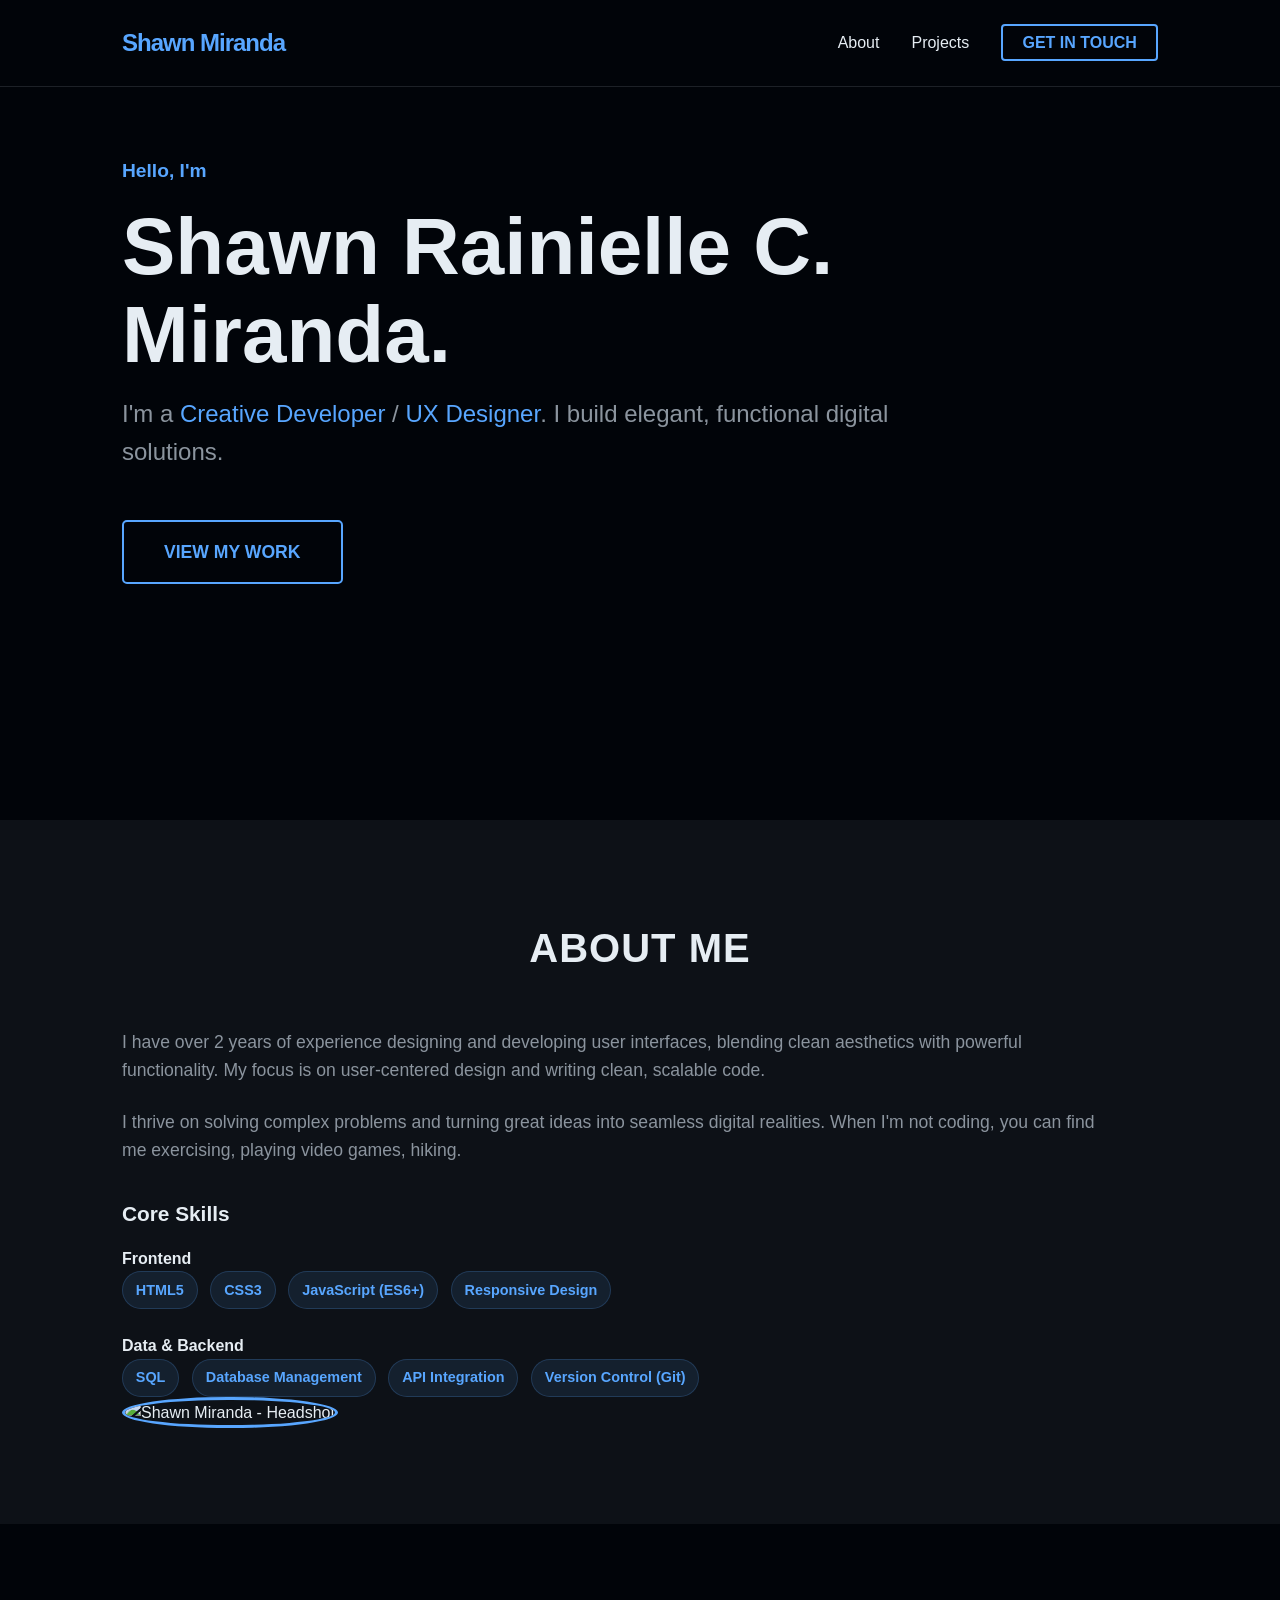
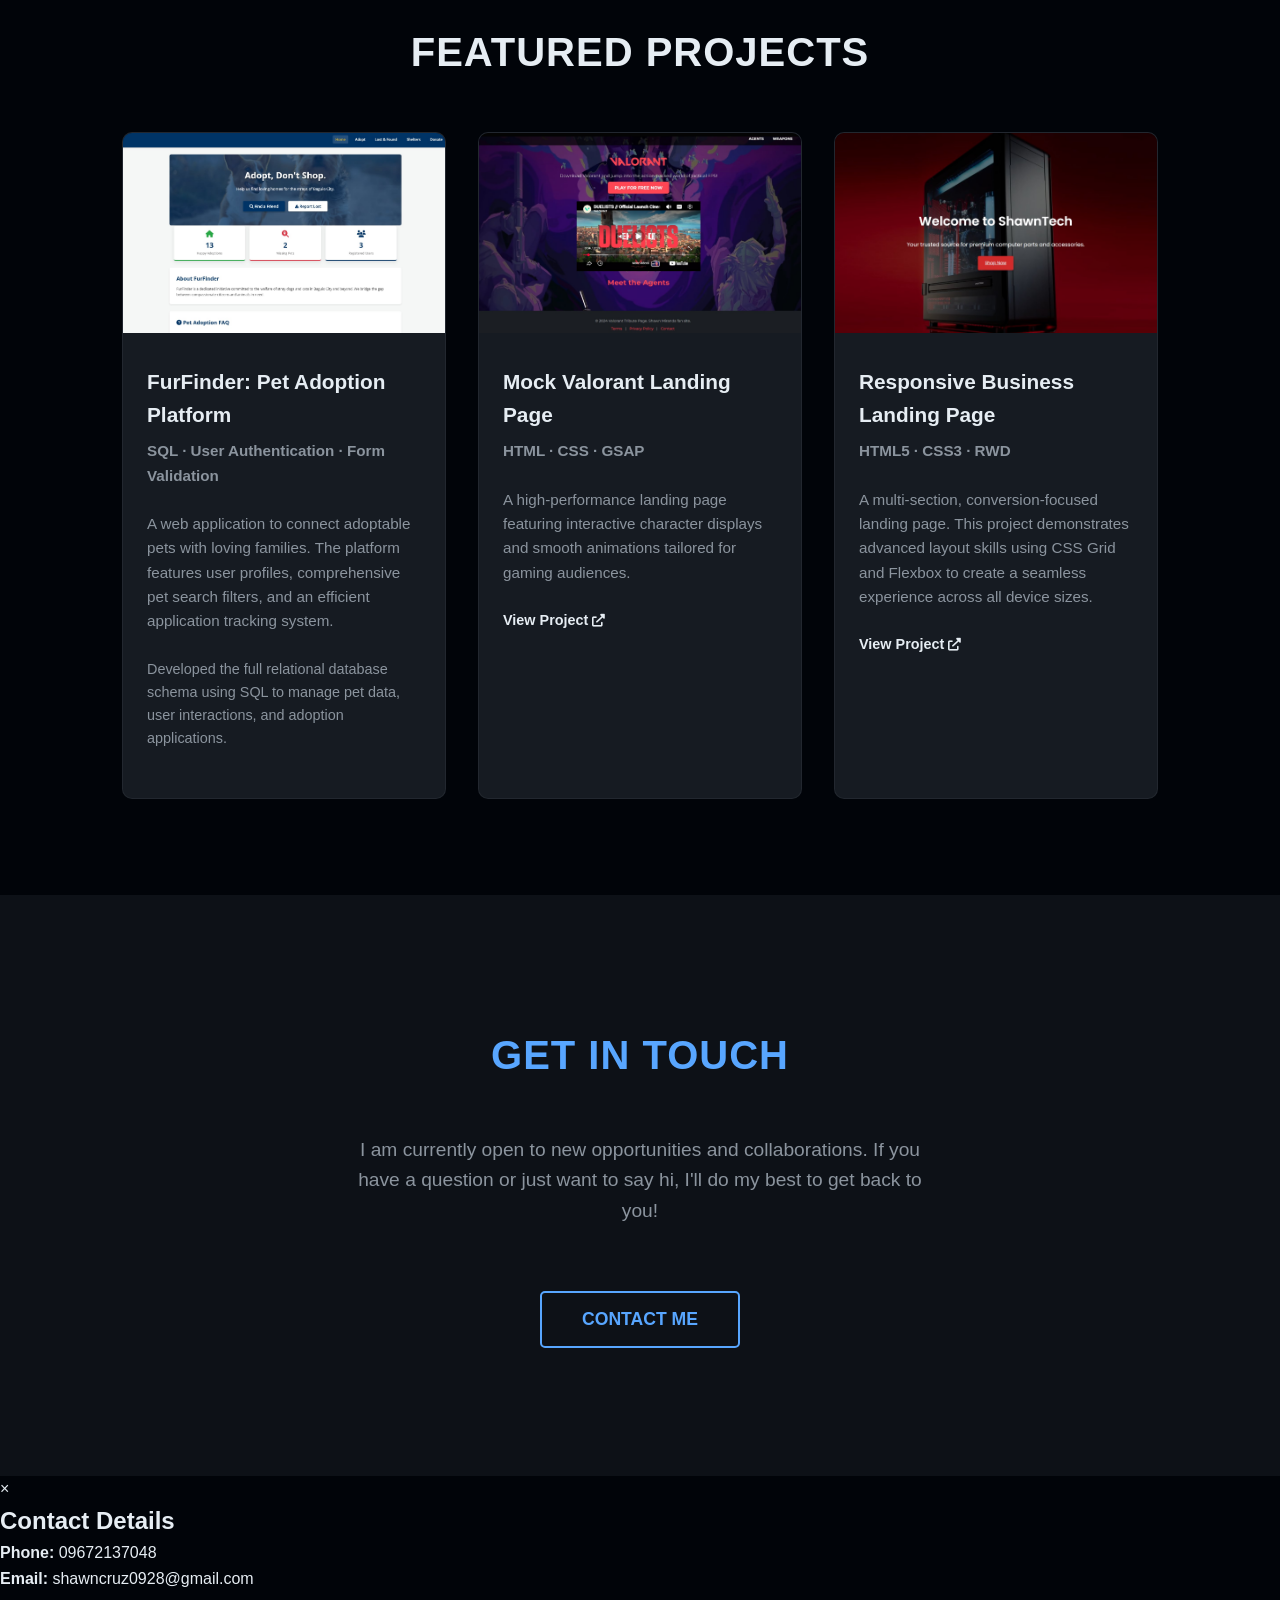
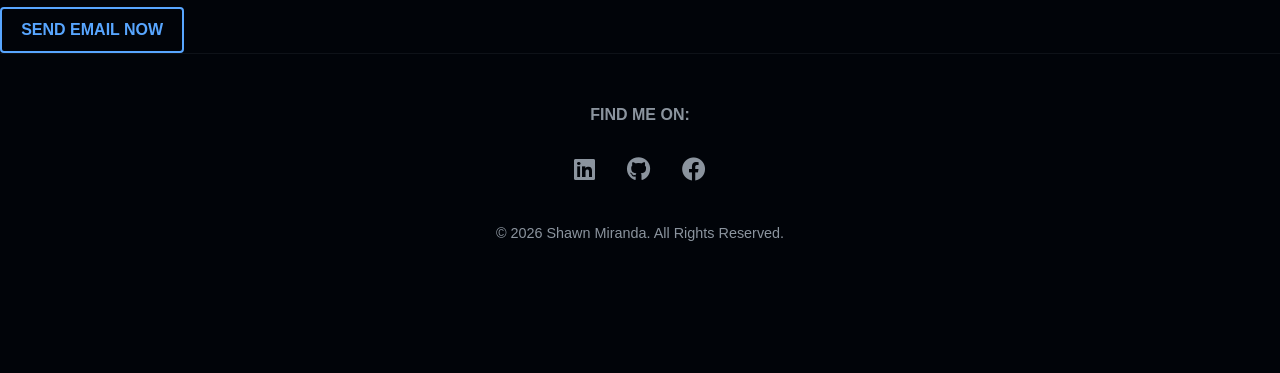
==== index.html @ aea3b5a4 "Initial Commit" ====
<!DOCTYPE html>
<html lang="en">
<head>
    <meta charset="UTF-8">
    <meta name="viewport" content="width=device-width, initial-scale=1.0">
    <title>Shawn Rainielle C. Miranda | Professional Portfolio</title>
    
    <link rel="stylesheet" href="style.css">
    
    <link rel="stylesheet" href="https://cdnjs.cloudflare.com/ajax/libs/font-awesome/6.0.0-beta3/css/all.min.css">
</head>
<body>

    <div class="video-background">
    <iframe 
        src="https://www.youtube.com/embed/7Qj6Kz7YkJk?autoplay=1&mute=1&controls=0&loop=1&playlist=7Qj6Kz7YkJk&showinfo=0&rel=0&modestbranding=1" 
        frameborder="0" 
        allow="autoplay; encrypted-media" 
        allowfullscreen>
    </iframe>
</div>
    <header class="main-header">
        <div class="container">
            <a href="#" class="logo">Shawn Miranda</a>
            <nav class="main-nav">
                <ul>
                    <li><a href="#about">About</a></li>
                    <li><a href="#projects">Projects</a></li>
                    <li><a href="#contact" class="btn-cta-small">Get in Touch</a></li>
                </ul>
            </nav>
            <div class="menu-toggle" id="mobile-menu">
                <span class="bar"></span>
                <span class="bar"></span>
                <span class="bar"></span>
            </div>
        </div>
    </header>

<section id="hero" class="hero-section">
    <div class="video-background">
        <iframe 
            src="https://www.youtube.com/embed/7Qj6Kz7YkJk?autoplay=1&mute=1&controls=0&loop=1&playlist=7Qj6Kz7YkJk&showinfo=0&rel=0&modestbranding=1" 
            frameborder="0" 
            allow="autoplay; encrypted-media" 
            allowfullscreen>
        </iframe>
    </div>

    <div class="container hero-content">
        <p class="hero-intro">Hello, I'm</p>
        <h1 class="hero-title">Shawn Rainielle C. Miranda.</h1>
        <p class="hero-subtitle">I'm a <span class="highlight">Creative Developer</span> / <span class="highlight">UX Designer</span>. I build elegant, functional digital solutions.</p>
        <a href="#projects" class="btn-cta">View My Work</a>
    </div>
</section>

    <section id="about" class="about-section">
        <div class="container">
            <h2 class="section-title">About Me</h2>
            <div class="about-grid">
                <div class="about-text">
                    <p>I have over 2 years of experience designing and developing user interfaces, blending clean aesthetics with powerful functionality. My focus is on user-centered design and writing clean, scalable code.</p>
                    <p>I thrive on solving complex problems and turning great ideas into seamless digital realities. When I'm not coding, you can find me exercising, playing video games, hiking.</p>
                    
                    <div class="skills-container">
                        <h3>Core Skills</h3>
                        
                        <div class="skill-category">
                            <h4>Frontend</h4>
                            <div class="skills-list">
                                <span class="skill-tag">HTML5</span>
                                <span class="skill-tag">CSS3</span>
                                <span class="skill-tag">JavaScript (ES6+)</span>
                                <span class="skill-tag">Responsive Design</span>
                            </div>
                        </div>

                        <div class="skill-category" style="margin-top: 1.5rem;">
                            <h4>Data & Backend</h4>
                            <div class="skills-list">
                                <span class="skill-tag">SQL</span>
                                <span class="skill-tag">Database Management</span>
                                <span class="skill-tag">API Integration</span>
                                <span class="skill-tag">Version Control (Git)</span>
                            </div>
                        </div>
                    </div>
                <div class="about-image">
                    <img src="shawn.jpg" alt="Shawn Miranda - Headshot" class="profile-pic">
                </div>
            </div>
        </div>
    </section>

    <section id="projects" class="projects-section">
        <div class="container">
            <h2 class="section-title">Featured Projects</h2>
            
            <div class="project-grid">
                
                <div class="project-card">
                    <div class="project-image">
                        <img src="Furfinder.jpg" alt="FurFinder Pet Adoption App">
                    </div>
                    <div class="project-details">
                        <h3>FurFinder: Pet Adoption Platform</h3>
                        <p class="project-tags">SQL · User Authentication · Form Validation</p>
                        
                        <p>A web application to connect adoptable pets with loving families. The platform features user profiles, comprehensive pet search filters, and an efficient application tracking system.</p>
                        
                        <p style="font-size: 0.9rem; color: #8b949e;">Developed the full relational database schema using SQL to manage pet data, user interactions, and adoption applications.</p>
                        
                        <div class="project-links">

                        </div>
                    </div>
                </div>


            <div class="project-card">
                <div class="project-image"><img src="ValorantLP.jpg" alt="Valorant Project"></div>
                <div class="project-details">
                    <h3>Mock Valorant Landing Page</h3>
                    <p class="project-tags">HTML · CSS · GSAP</p>
                    <p>A high-performance landing page featuring interactive character displays and smooth animations tailored for gaming audiences.</p>
                    <div class="project-links">
                        <a href="https://valorant-lp.vercel.app" target="_blank" class="project-link">View Project <i class="fas fa-external-link-alt"></i></a>
                    </div>
                </div>
            </div>

            <div class="project-card">
                            <div class="project-image"><img src="ShawnTech.jpg" alt="Responsive Business Landing Page Thumbnail"></div>
                            <div class="project-details">
                                <h3>Responsive Business Landing Page</h3>
                                <p class="project-tags">HTML5 · CSS3 · RWD</p>
                                <p>A multi-section, conversion-focused landing page. This project demonstrates advanced layout skills using CSS Grid and Flexbox to create a seamless experience across all device sizes.</p>
                                <div class="project-links">
                                    <a href="https://responsivebusinesslandingpage.vercel.app" target="_blank" class="project-link">View Project <i class="fas fa-external-link-alt"></i></a>
                             </div>
                        </div>
                  </div>
            </div>
        </div>
    </section>

<section id="contact" class="contact-section">
    <div class="container">
        <h2 class="section-title">Get In Touch</h2>
        <p>I am currently open to new opportunities and collaborations. If you have a question or just want to say hi, I'll do my best to get back to you!</p>
        
        <button id="contactBtn" class="btn-cta">Contact Me</button>
    </div>
</section>

<div id="contactModal" class="modal">
    <div class="modal-content">
        <span class="close-btn">&times;</span>
        <h2>Contact Details</h2>
        <div class="contact-info">
            <p><strong>Phone:</strong> 09672137048</p>
            <p><strong>Email:</strong> <a href="mailto:shawncruz0928@gmail.com" class="direct-email">shawncruz0928@gmail.com</a></p>
        </div>
        <a href="mailto:shawncruz0928@gmail.com" class="btn-cta-small" style="display:inline-block; margin-top:1rem;">Send Email Now</a>
    </div>
</div>

    <footer class="main-footer">
        <div class="container">
            <h3 style="margin-bottom: 1.5rem; color: var(--text-muted); font-size: 1rem; text-transform: uppercase;">Find me on:</h3>
            <div class="social-links">
                <a href="https://www.linkedin.com/in/shawn-miranda-75b915407/" target="_blank" title="LinkedIn">
                    <i class="fab fa-linkedin"></i>
                </a>
                
                <a href="https://github.com/gumiho28" target="_blank" title="GitHub">
                    <i class="fab fa-github"></i>
                </a>
                

                <a href="https://www.facebook.com/shwncrz/" target="_blank" title="Facebook">
                    <i class="fab fa-facebook"></i>
                </a>
            </div>
            <p style="margin-top: 2rem;">&copy; 2026 Shawn Miranda. All Rights Reserved.</p>
        </div>
    </footer>

    <script src="script.js"></script>
</body>
</html>
---- style.css ----
:root {
    --primary-color: #0d1117; 
    --secondary-color: #58a6ff; 
    --accent-color: #8b949e; 
    --text-main: #e6edf3; 
    --text-muted: #8b949e; 
    --bg-main: #010409; 
    --bg-card: #161b22; 
    --transition-fast: all 0.2s ease-out;
    --transition-normal: all 0.3s ease-out;
    --font-main: 'Segoe UI', Tahoma, Geneva, Verdana, sans-serif;
}

* {
    margin: 0;
    padding: 0;
    box-sizing: border-box;
}

html {
    scroll-behavior: smooth;
    font-size: 16px; 
}

body {
    font-family: var(--font-main);
    background-color: var(--bg-main);
    color: var(--text-main);
    line-height: 1.6;
}

.hero-section {
    height: 100vh;
    display: flex;
    justify-content: center;
    align-items: center;
    position: relative; 
    overflow: hidden;   
    margin-top: -80px; 
}

.video-background {
    position: absolute; 
    top: 0;
    left: 0;
    width: 100%;
    height: 100%;
    z-index: 1; 
    pointer-events: none;
    background-color: #010409;
}

.video-background iframe {
    position: absolute;
    top: 50%;
    left: 50%;
    width: 100vw;
    height: 100vh;
    transform: translate(-50%, -50%);
    object-fit: cover;
}

.hero-content {
    position: relative;
    z-index: 10; 
}


.video-background {
    position: fixed;
    top: 0;
    left: 0;
    width: 100%;
    height: 100%;
    z-index: -2;
    pointer-events: none;
    overflow: hidden;
    background: #010409;
}


@media (min-aspect-ratio: 16/9) {
    .video-background iframe {
        height: 56.25vw;
    }
}

@media (max-aspect-ratio: 16/9) {
    .video-background iframe {
        width: 177.78vh;
    }
}

.container {
    max-width: 1100px;
    margin: 0 auto;
    padding: 0 2rem;
}

ul {
    list-style: none;
}

a {
    text-decoration: none;
    color: inherit;
    transition: var(--transition-fast);
}

.highlight {
    color: var(--secondary-color);
}

.section-title {
    font-size: 2.5rem;
    font-weight: 700;
    margin-bottom: 3rem;
    text-align: center;
    text-transform: uppercase;
    letter-spacing: 1px;
}

.btn-cta, .btn-cta-small {
    background-color: transparent;
    border: 2px solid var(--secondary-color);
    color: var(--secondary-color);
    font-weight: bold;
    text-transform: uppercase;
    transition: var(--transition-normal);
}

.btn-cta {
    display: inline-block;
    padding: 1rem 2.5rem;
    font-size: 1.1rem;
    border-radius: 5px;
    margin-top: 1rem;
}

.btn-cta:hover, .btn-cta-small:hover {
    background-color: var(--secondary-color);
    color: var(--bg-main);
}

.btn-cta-small {
    padding: 0.5rem 1.2rem;
    border-radius: 4px;
}

.main-header {
    background-color: var(--bg-main);
    padding: 1.5rem 0;
    position: fixed;
    width: 100%;
    top: 0;
    z-index: 1000;
    border-bottom: 1px solid rgba(139, 148, 158, 0.2);
}

.main-header .container {
    display: flex;
    justify-content: space-between;
    align-items: center;
}

.logo {
    font-size: 1.5rem;
    font-weight: 700;
    color: var(--secondary-color);
    letter-spacing: -1px;
}

.main-nav ul {
    display: flex;
    gap: 2rem;
    align-items: center;
}

.main-nav a:not(.btn-cta-small):hover {
    color: var(--secondary-color);
}

.menu-toggle {
    display: none; 
}

.hero-section {
    height: 100vh;
    display: flex;
    justify-content: center;
    align-items: center;
    text-align: left;
    margin-top: -80px;
    background-color: #010409;
    position: relative;
    overflow: hidden;
}

.hero-intro {
    color: var(--secondary-color);
    font-size: 1.2rem;
    font-weight: bold;
}

.hero-title {
    font-size: 5rem;
    font-weight: 800;
    color: var(--text-main);
    line-height: 1.1;
    margin: 1rem 0;
}

.hero-subtitle {
    font-size: 1.5rem;
    color: var(--text-muted);
    max-width: 800px;
    margin-bottom: 2rem;
}

.about-section {
    padding: 6rem 0;
    background-color: var(--primary-color);
}

.about-grid {
    display: grid;
    grid-template-columns: 1fr auto;
    gap: 3rem;
    align-items: start;
}

.about-text p {
    margin-bottom: 1.5rem;
    color: var(--text-muted);
    font-size: 1.1rem;
}

.profile-pic {
    width: 250px;
    height: 250px;
    border-radius: 50%;
    object-fit: cover;
    border: 3px solid var(--secondary-color);
}

.skills-container {
    margin-top: 2rem;
}

.skills-container h3 {
    font-size: 1.3rem;
    color: var(--text-main);
    margin-bottom: 1rem;
}

.skills-list {
    display: flex;
    flex-wrap: wrap;
    gap: 0.8rem;
}

.skill-tag {
    background-color: rgba(88, 166, 255, 0.1); 
    border: 1px solid rgba(88, 166, 255, 0.2);
    color: var(--secondary-color);
    padding: 0.4rem 0.8rem;
    font-size: 0.9rem;
    font-weight: bold;
    border-radius: 20px;
}

.projects-section {
    padding: 6rem 0;
}

.project-grid {
    display: grid;
    grid-template-columns: repeat(auto-fit, minmax(320px, 1fr));
    gap: 2rem;
}

.project-card {
    background-color: var(--bg-card);
    border-radius: 10px;
    overflow: hidden;
    transition: var(--transition-normal);
    border: 1px solid rgba(139, 148, 158, 0.1);
}

.project-card:hover {
    transform: translateY(-5px);
    box-shadow: 0 10px 20px rgba(0,0,0,0.3);
}

.project-image img {
    width: 100%;
    height: 200px;
    object-fit: cover;
}

.project-details {
    padding: 1.5rem;
}

.project-details h3 {
    font-size: 1.3rem;
    color: var(--text-main);
    margin-bottom: 0.5rem;
}

.project-tags {
    font-size: 0.85rem;
    color: var(--secondary-color);
    font-weight: bold;
    margin-bottom: 1rem;
}

.project-details p {
    color: var(--text-muted);
    font-size: 0.95rem;
    margin-bottom: 1.5rem;
}

.project-links {
    display: flex;
    gap: 1.5rem;
}

.project-link {
    font-weight: bold;
    font-size: 0.9rem;
    color: var(--text-main);
}

.project-link i {
    font-size: 0.8rem;
}

.project-link:hover {
    color: var(--secondary-color);
}

.contact-section {
    padding: 8rem 0;
    text-align: center;
    background-color: var(--primary-color);
}

.contact-section h2 {
    color: var(--secondary-color);
}

.contact-section p {
    color: var(--text-muted);
    font-size: 1.2rem;
    max-width: 600px;
    margin: 0 auto 3rem auto;
}

/* --- Footer --- */
.main-footer {
    padding: 3rem 0;
    text-align: center;
    border-top: 1px solid rgba(139, 148, 158, 0.1);
}

.social-links {
    font-size: 1.5rem;
    display: flex;
    justify-content: center;
    gap: 2rem;
    margin-bottom: 1.5rem;
    color: var(--text-muted);
}

.social-links a:hover {
    color: var(--text-main);
}

.main-footer p {
    font-size: 0.9rem;
    color: var(--text-muted);
}

@media screen and (max-width: 768px) {
    html {
        font-size: 14px; 
    }
    
    .section-title {
        font-size: 2rem;
        margin-bottom: 2rem;
    }

    .skill-category h4 {
        font-size: 1rem;
        color: var(--text-muted);
        margin-bottom: 0.5rem;
        text-transform: uppercase;
        letter-spacing: 0.5px;
    }

    .main-nav {
        display: none;
    }
    
    .menu-toggle {
        display: block; 
        cursor: pointer;
    }
    
    .menu-toggle .bar {
        display: block;
        width: 25px;
        height: 3px;
        margin: 5px auto;
        border-radius: 5px;
        background-color: var(--secondary-color);
        transition: var(--transition-normal);
    }
    
    .main-nav.active {
        display: block;
        position: absolute;
        top: 80px;
        left: 0;
        width: 100%;
        background-color: var(--bg-main);
        padding: 2rem 0;
        border-bottom: 1px solid rgba(139, 148, 158, 0.1);
        text-align: center;
    }
    
    .main-nav.active ul {
        flex-direction: column;
        gap: 1.5rem;
    }

    .hero-title {
        font-size: 3rem;
    }
    
    .hero-subtitle {
        font-size: 1.2rem;
    }

    .about-grid {
        grid-template-columns: 1fr;
        text-align: center;
    }
    
    .about-image {
        order: -1; 
        margin-bottom: 2rem;
    }
    
    .profile-pic {
        width: 180px;
        height: 180px;
    }
    
    .skills-list {
        justify-content: center;
    }
    
    .project-grid {
        grid-template-columns: 1fr;
    }

.modal {
    display: none; 
    position: fixed; 
    z-index: 9999; 
    left: 0;
    top: 0;
    width: 100%; 
    height: 100%; 
    background-color: rgba(0, 0, 0, 0.9); 
    backdrop-filter: blur(8px);
    

    align-items: center;
    justify-content: center;
}

.modal-content {
    background-color: #161b22;
    padding: 3rem;
    border: 1px solid var(--secondary-color);
    border-radius: 15px;
    width: 90%;
    max-width: 450px;
    text-align: center;
    position: relative; 
    box-shadow: 0 0 20px rgba(88, 166, 255, 0.2);
}

.close-btn {
    position: absolute;
    right: 20px;
    top: 15px;
    color: var(--text-muted);
    font-size: 30px;
    cursor: pointer;
}

.close-btn:hover {
    color: var(--secondary-color);
}

.contact-info p {
    margin: 1.5rem 0;
    font-size: 1.2rem;
}

.direct-email {
    color: var(--secondary-color);
    text-decoration: underline;
}
}
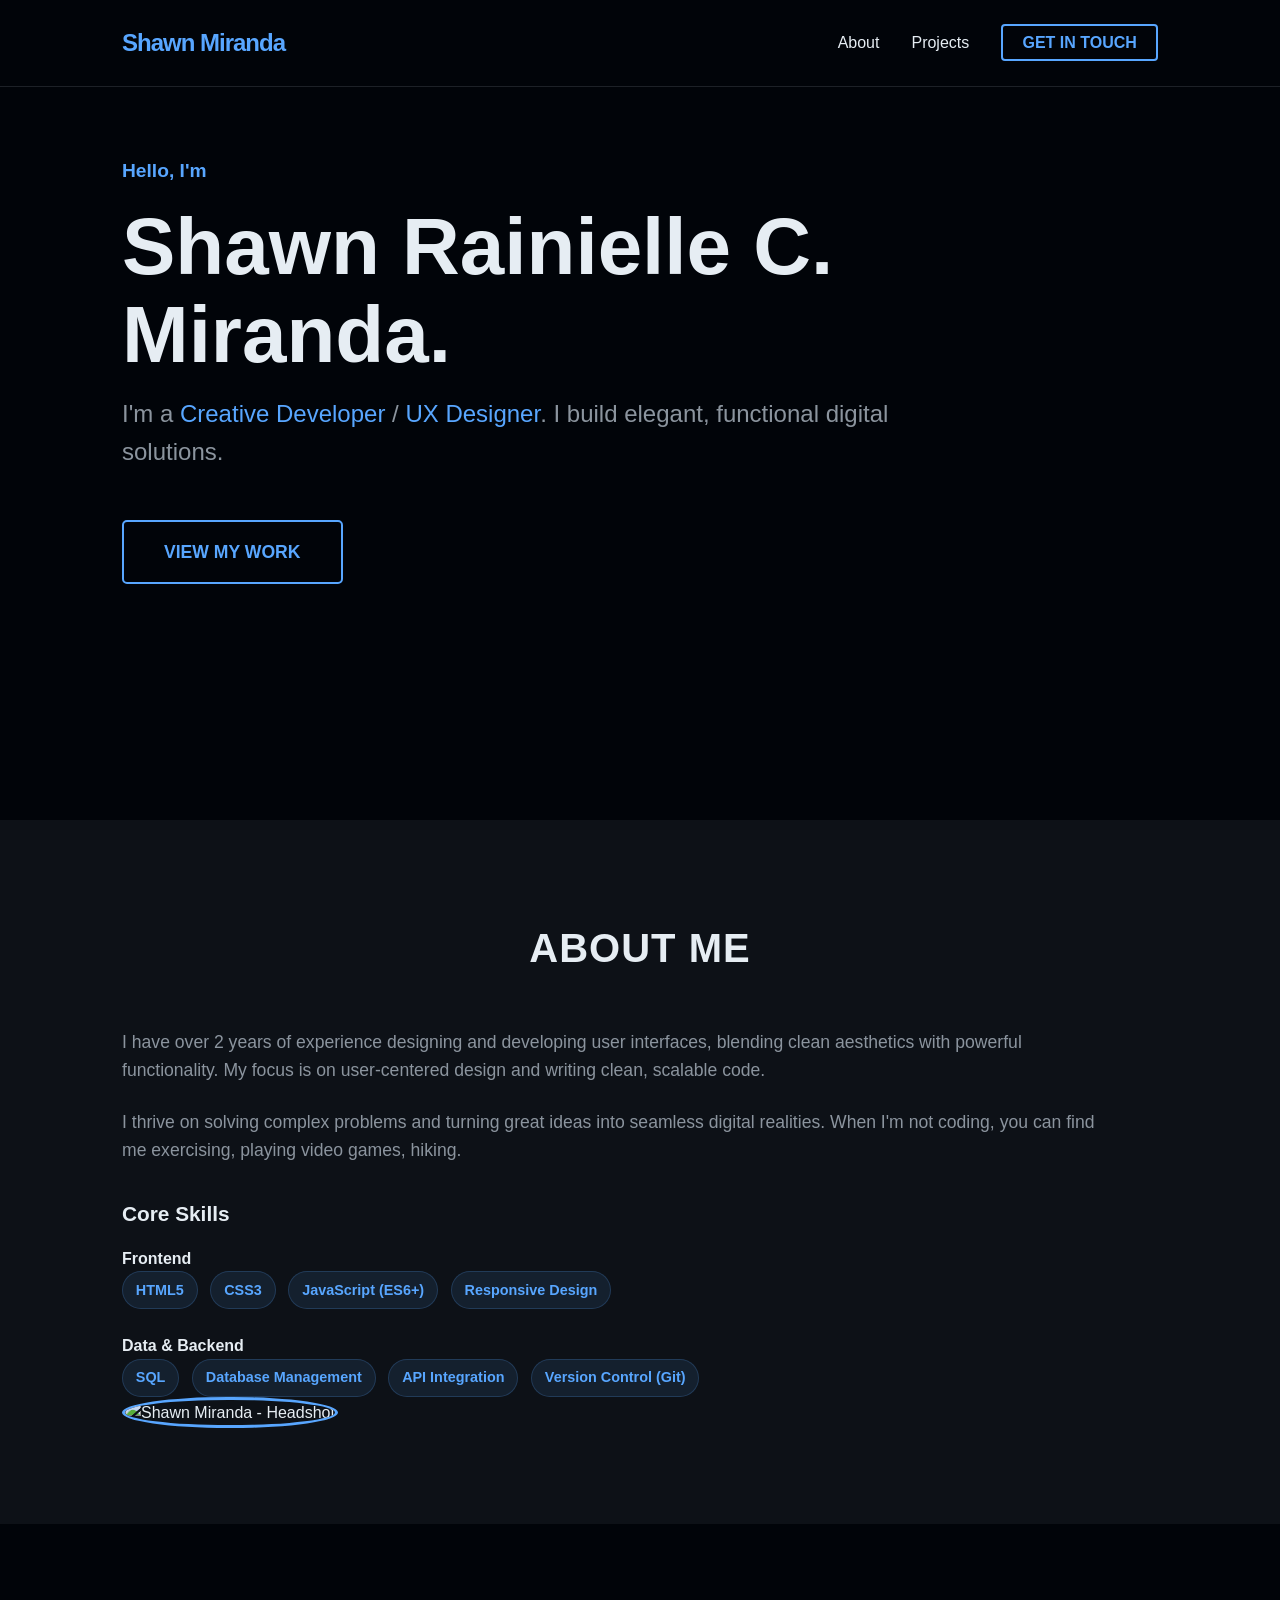
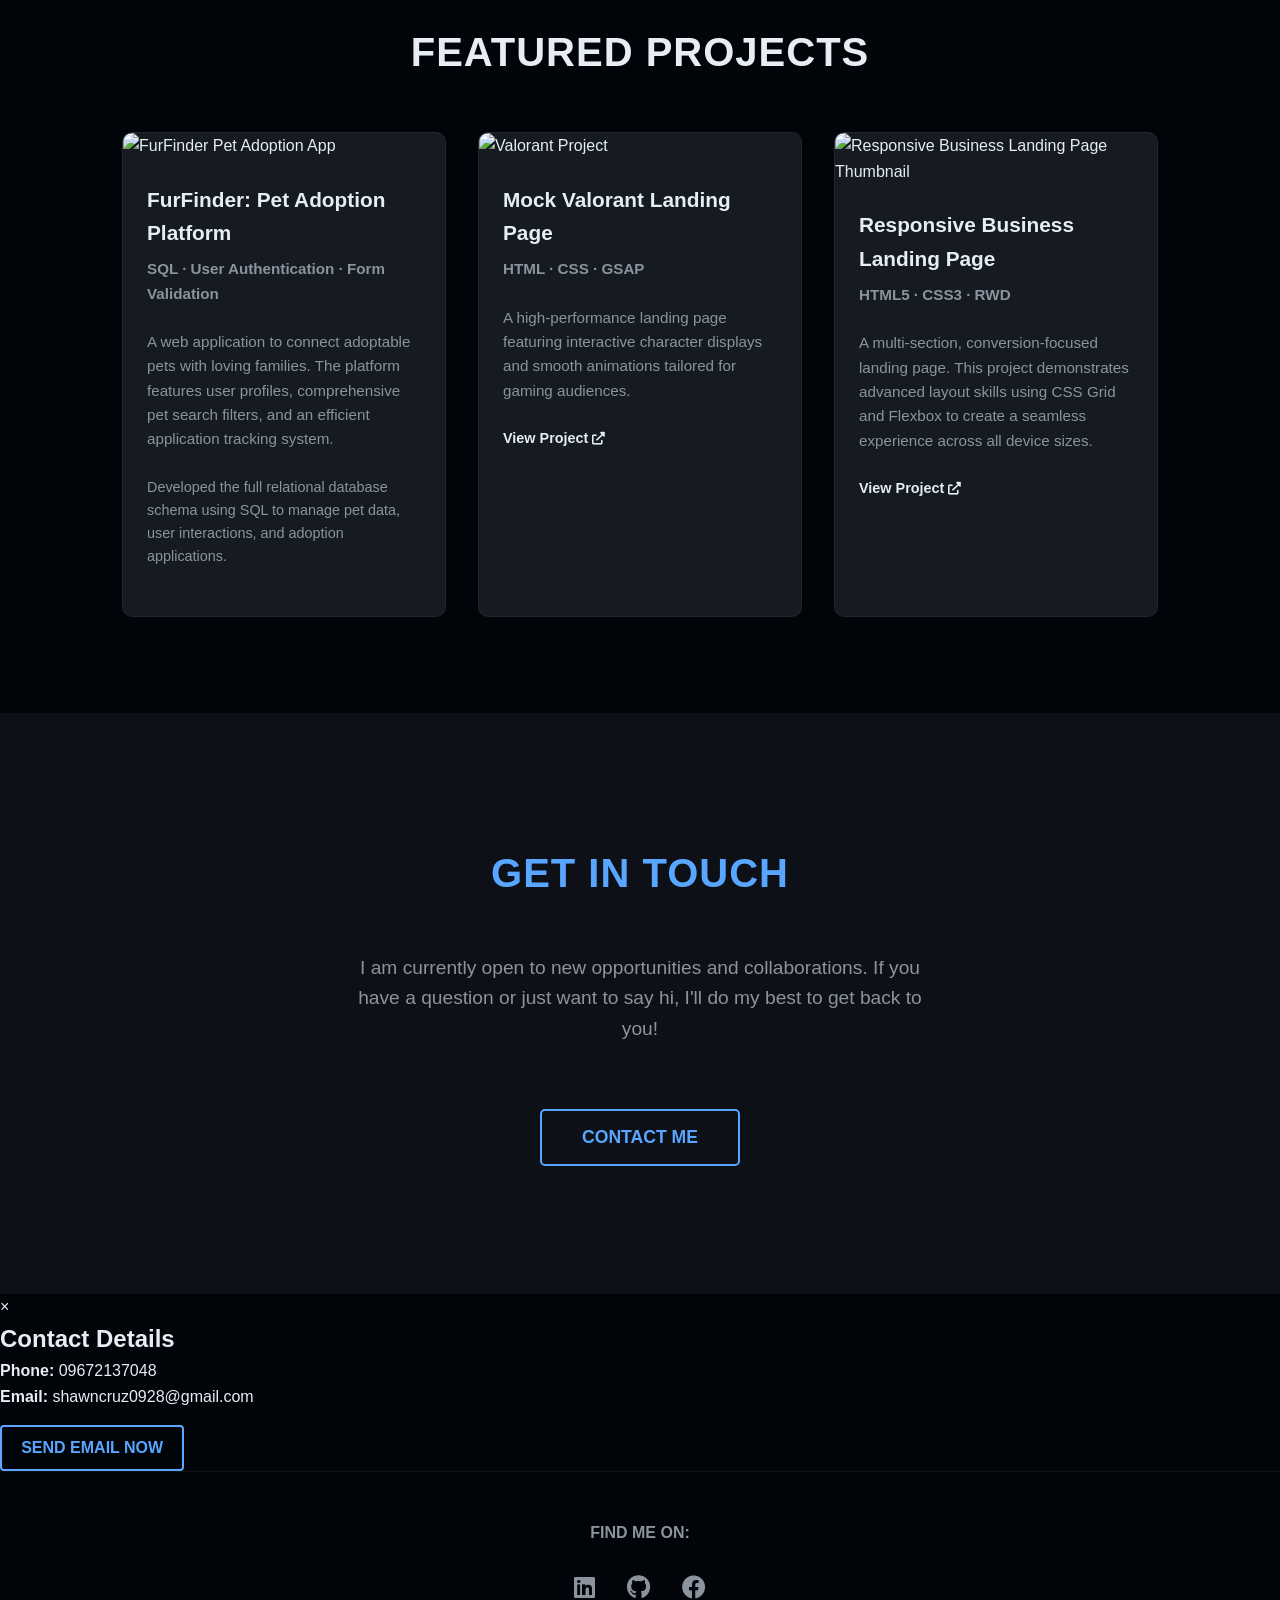
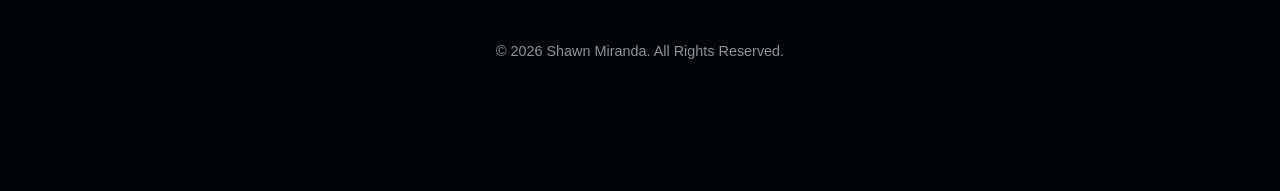
==== commit 9206b3cd: "Second commit" ====
--- a/index.html
+++ b/index.html
@@ -87,7 +87,7 @@
                         </div>
                     </div>
                 <div class="about-image">
-                    <img src="shawn.jpg" alt="Shawn Miranda - Headshot" class="profile-pic">
+                    <img src="images/shawn.jpg" alt="Shawn Miranda - Headshot" class="profile-pic">
                 </div>
             </div>
         </div>
@@ -101,7 +101,7 @@
                 
                 <div class="project-card">
                     <div class="project-image">
-                        <img src="Furfinder.jpg" alt="FurFinder Pet Adoption App">
+                        <img src="images/Furfinder.jpg" alt="FurFinder Pet Adoption App">
                     </div>
                     <div class="project-details">
                         <h3>FurFinder: Pet Adoption Platform</h3>
@@ -119,7 +119,7 @@
 
 
             <div class="project-card">
-                <div class="project-image"><img src="ValorantLP.jpg" alt="Valorant Project"></div>
+                <div class="project-image"><img src="images/ValorantLP.jpg" alt="Valorant Project"></div>
                 <div class="project-details">
                     <h3>Mock Valorant Landing Page</h3>
                     <p class="project-tags">HTML · CSS · GSAP</p>
@@ -131,7 +131,7 @@
             </div>
 
             <div class="project-card">
-                            <div class="project-image"><img src="ShawnTech.jpg" alt="Responsive Business Landing Page Thumbnail"></div>
+                            <div class="project-image"><img src="images/ShawnTech.jpg" alt="Responsive Business Landing Page Thumbnail"></div>
                             <div class="project-details">
                                 <h3>Responsive Business Landing Page</h3>
                                 <p class="project-tags">HTML5 · CSS3 · RWD</p>
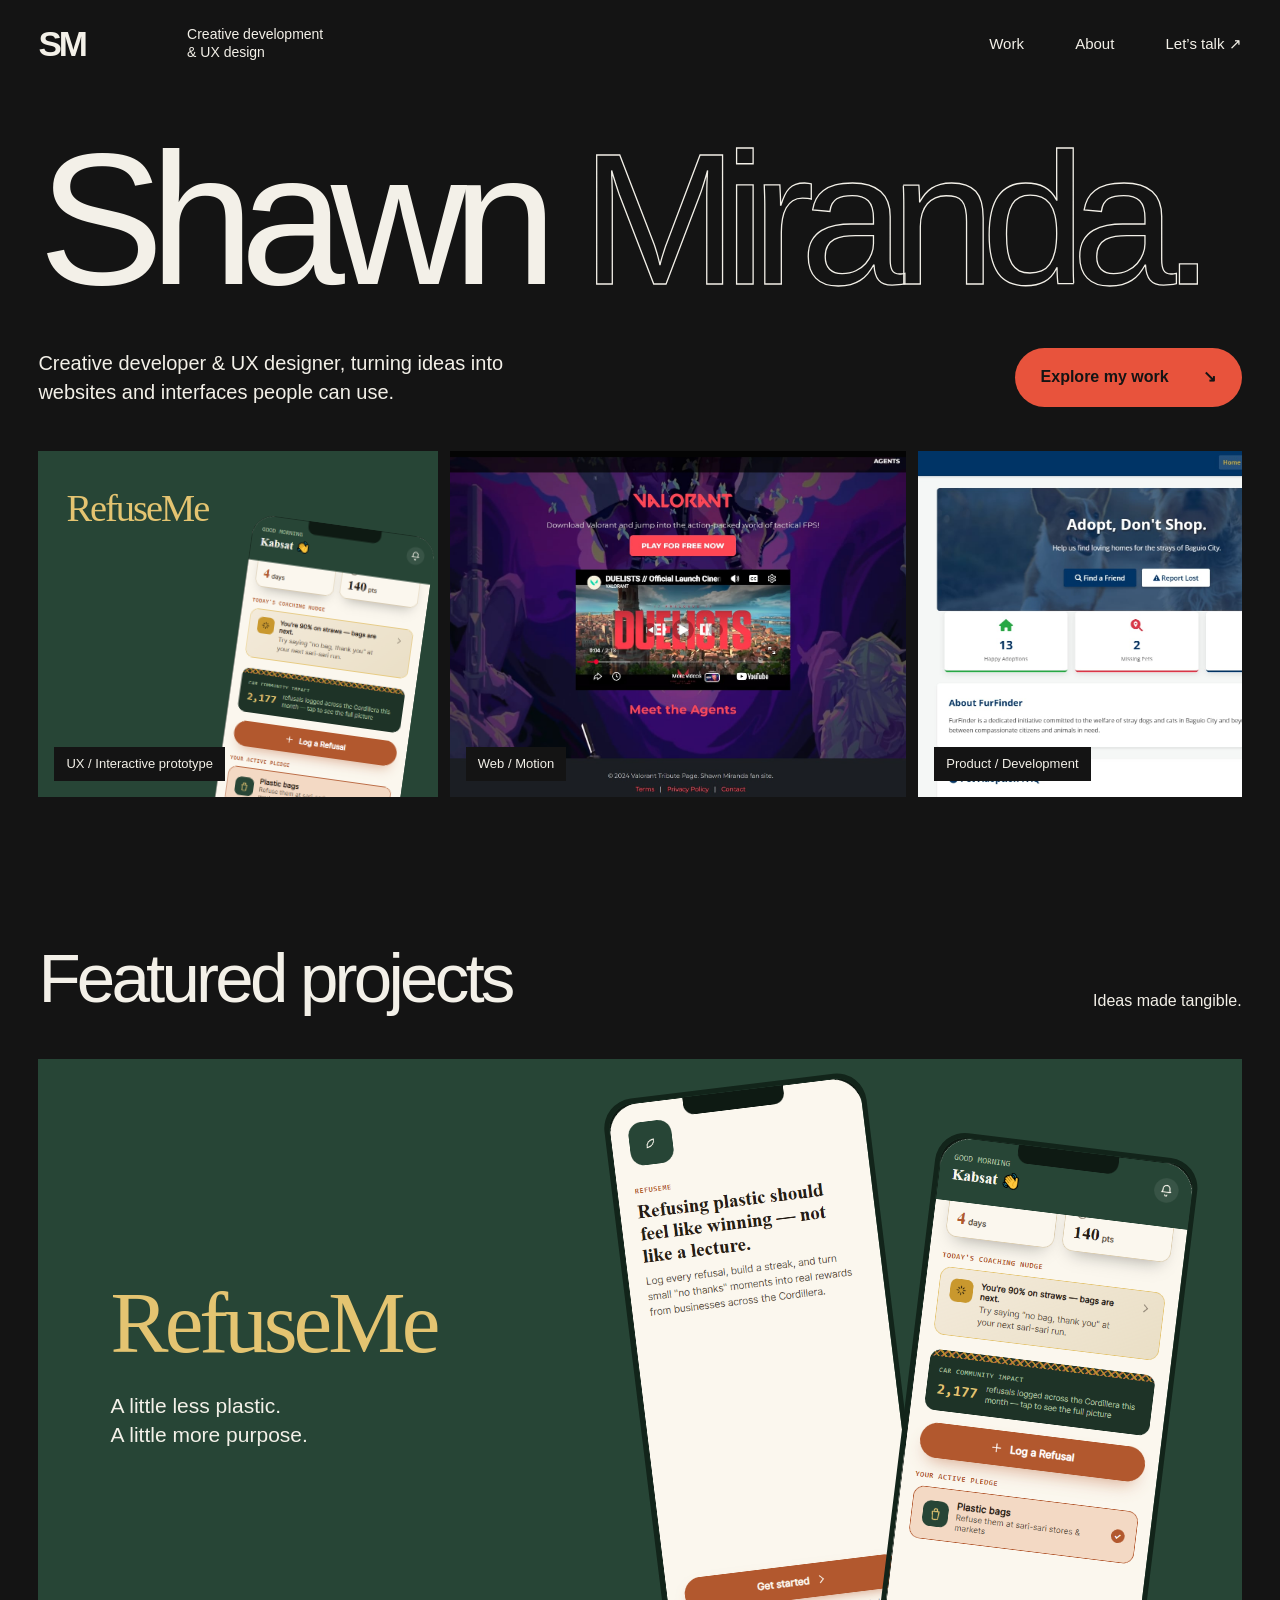
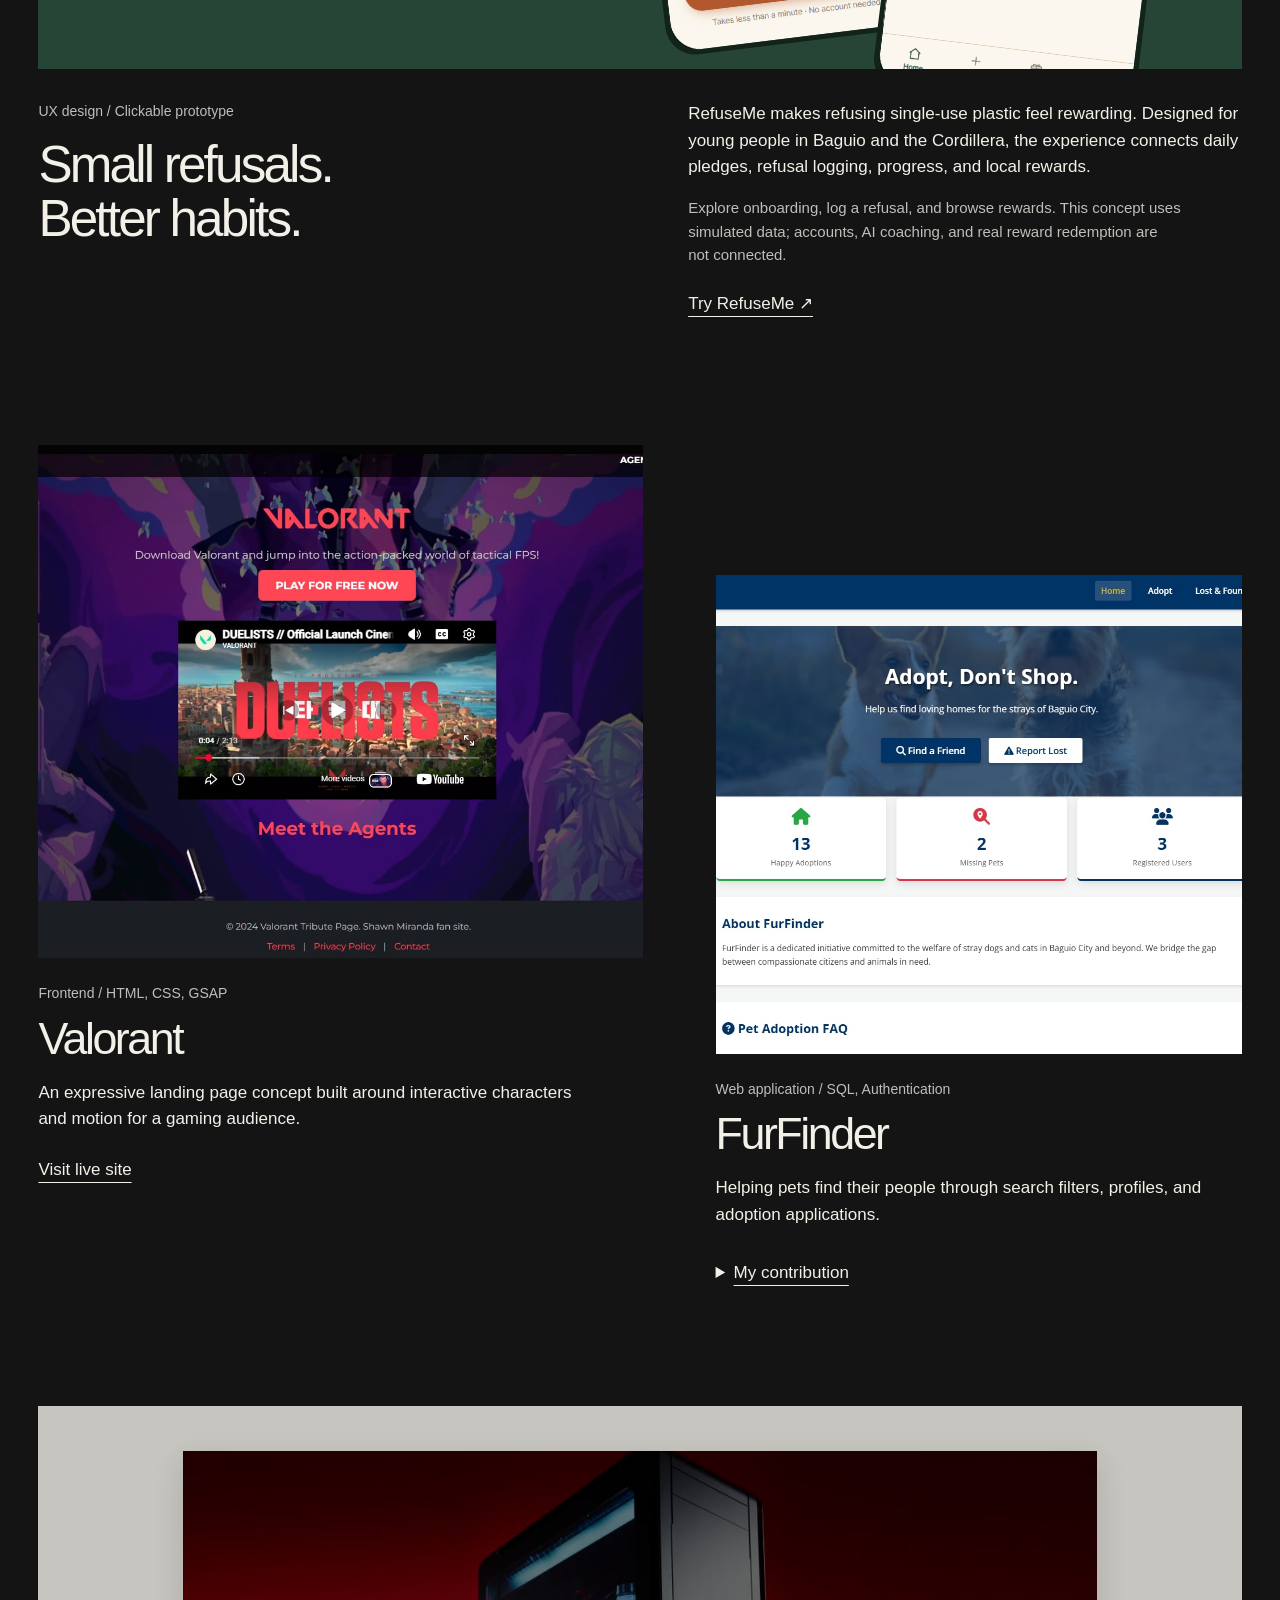
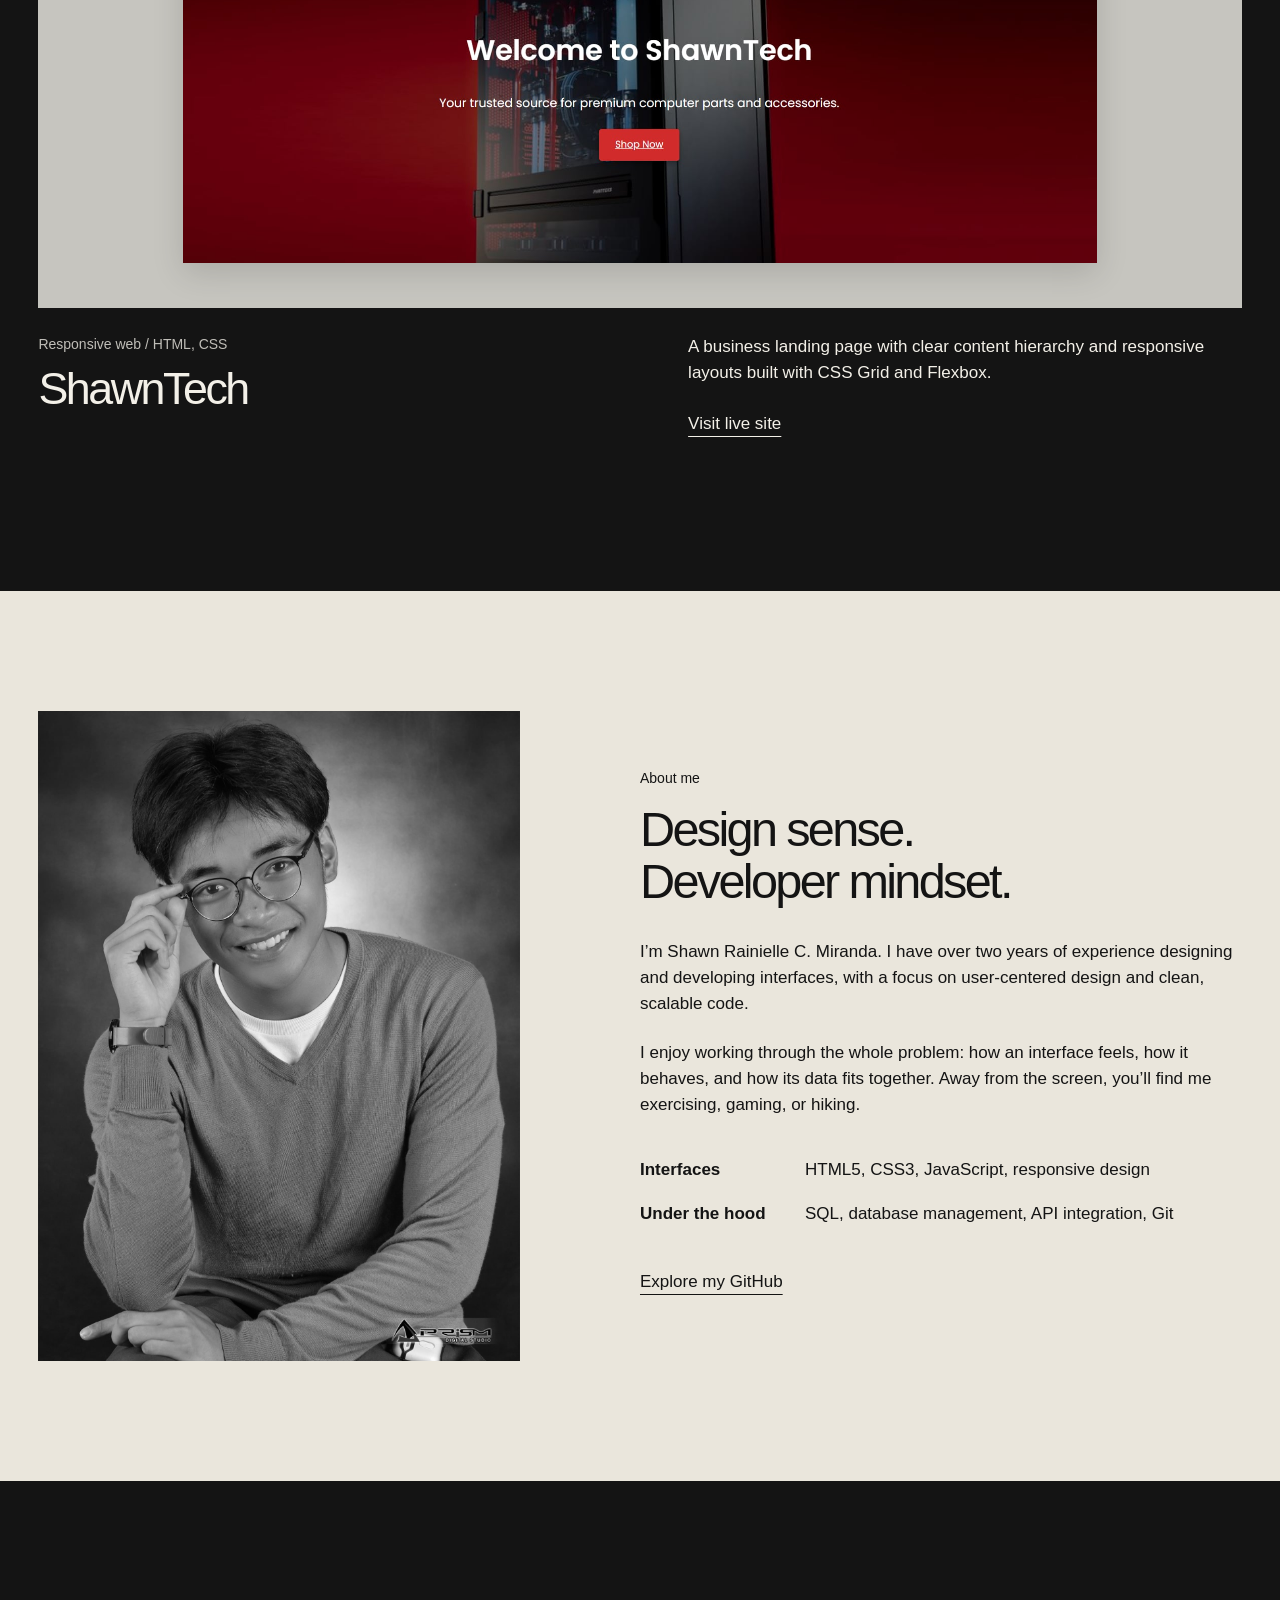
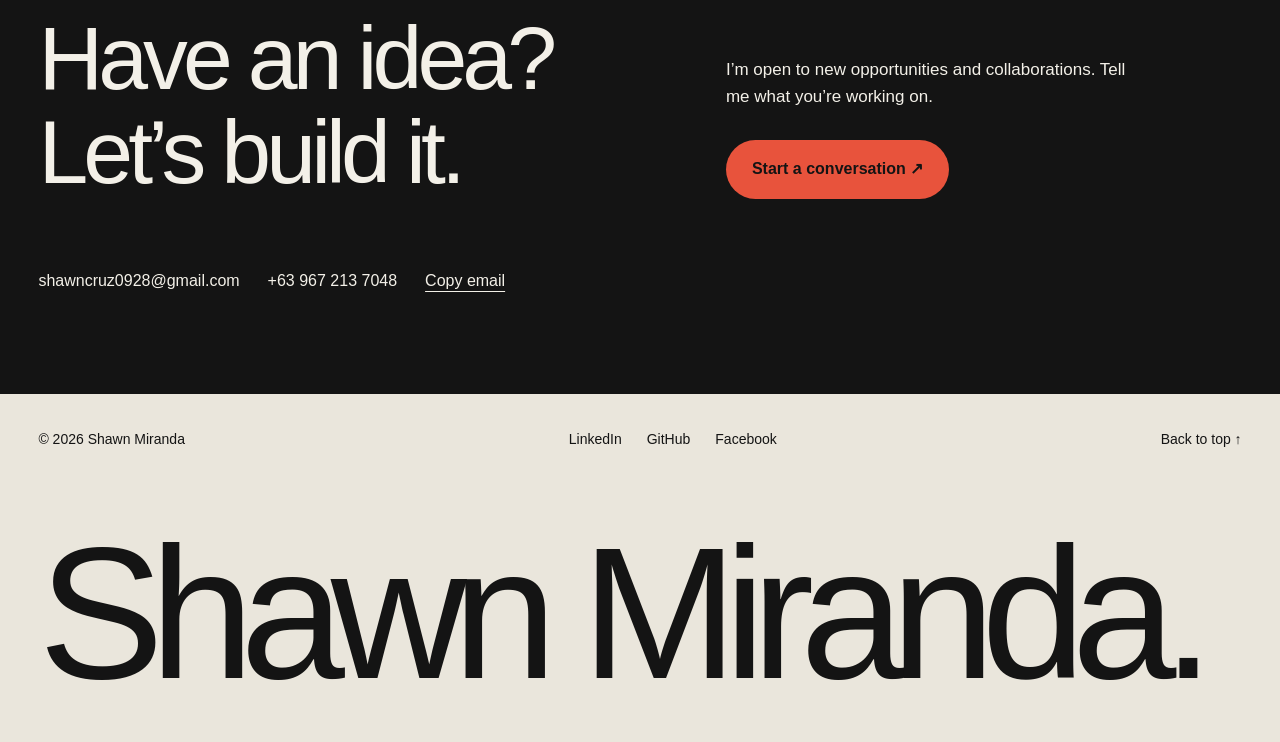
==== commit 53ca1d68: "Redesign portfolio and feature interactive RefuseMe prototype" ====
--- a/index.html
+++ b/index.html
@@ -1,192 +1,52 @@
-<!DOCTYPE html>
-<html lang="en">
-<head>
-    <meta charset="UTF-8">
-    <meta name="viewport" content="width=device-width, initial-scale=1.0">
-    <title>Shawn Rainielle C. Miranda | Professional Portfolio</title>
-    
-    <link rel="stylesheet" href="style.css">
-    
-    <link rel="stylesheet" href="https://cdnjs.cloudflare.com/ajax/libs/font-awesome/6.0.0-beta3/css/all.min.css">
-</head>
-<body>
-
-    <div class="video-background">
-    <iframe 
-        src="https://www.youtube.com/embed/7Qj6Kz7YkJk?autoplay=1&mute=1&controls=0&loop=1&playlist=7Qj6Kz7YkJk&showinfo=0&rel=0&modestbranding=1" 
-        frameborder="0" 
-        allow="autoplay; encrypted-media" 
-        allowfullscreen>
-    </iframe>
-</div>
-    <header class="main-header">
-        <div class="container">
-            <a href="#" class="logo">Shawn Miranda</a>
-            <nav class="main-nav">
-                <ul>
-                    <li><a href="#about">About</a></li>
-                    <li><a href="#projects">Projects</a></li>
-                    <li><a href="#contact" class="btn-cta-small">Get in Touch</a></li>
-                </ul>
-            </nav>
-            <div class="menu-toggle" id="mobile-menu">
-                <span class="bar"></span>
-                <span class="bar"></span>
-                <span class="bar"></span>
-            </div>
-        </div>
-    </header>
-
-<section id="hero" class="hero-section">
-    <div class="video-background">
-        <iframe 
-            src="https://www.youtube.com/embed/7Qj6Kz7YkJk?autoplay=1&mute=1&controls=0&loop=1&playlist=7Qj6Kz7YkJk&showinfo=0&rel=0&modestbranding=1" 
-            frameborder="0" 
-            allow="autoplay; encrypted-media" 
-            allowfullscreen>
-        </iframe>
-    </div>
-
-    <div class="container hero-content">
-        <p class="hero-intro">Hello, I'm</p>
-        <h1 class="hero-title">Shawn Rainielle C. Miranda.</h1>
-        <p class="hero-subtitle">I'm a <span class="highlight">Creative Developer</span> / <span class="highlight">UX Designer</span>. I build elegant, functional digital solutions.</p>
-        <a href="#projects" class="btn-cta">View My Work</a>
-    </div>
-</section>
-
-    <section id="about" class="about-section">
-        <div class="container">
-            <h2 class="section-title">About Me</h2>
-            <div class="about-grid">
-                <div class="about-text">
-                    <p>I have over 2 years of experience designing and developing user interfaces, blending clean aesthetics with powerful functionality. My focus is on user-centered design and writing clean, scalable code.</p>
-                    <p>I thrive on solving complex problems and turning great ideas into seamless digital realities. When I'm not coding, you can find me exercising, playing video games, hiking.</p>
-                    
-                    <div class="skills-container">
-                        <h3>Core Skills</h3>
-                        
-                        <div class="skill-category">
-                            <h4>Frontend</h4>
-                            <div class="skills-list">
-                                <span class="skill-tag">HTML5</span>
-                                <span class="skill-tag">CSS3</span>
-                                <span class="skill-tag">JavaScript (ES6+)</span>
-                                <span class="skill-tag">Responsive Design</span>
-                            </div>
-                        </div>
-
-                        <div class="skill-category" style="margin-top: 1.5rem;">
-                            <h4>Data & Backend</h4>
-                            <div class="skills-list">
-                                <span class="skill-tag">SQL</span>
-                                <span class="skill-tag">Database Management</span>
-                                <span class="skill-tag">API Integration</span>
-                                <span class="skill-tag">Version Control (Git)</span>
-                            </div>
-                        </div>
-                    </div>
-                <div class="about-image">
-                    <img src="images/shawn.jpg" alt="Shawn Miranda - Headshot" class="profile-pic">
-                </div>
-            </div>
-        </div>
-    </section>
-
-    <section id="projects" class="projects-section">
-        <div class="container">
-            <h2 class="section-title">Featured Projects</h2>
-            
-            <div class="project-grid">
-                
-                <div class="project-card">
-                    <div class="project-image">
-                        <img src="images/Furfinder.jpg" alt="FurFinder Pet Adoption App">
-                    </div>
-                    <div class="project-details">
-                        <h3>FurFinder: Pet Adoption Platform</h3>
-                        <p class="project-tags">SQL · User Authentication · Form Validation</p>
-                        
-                        <p>A web application to connect adoptable pets with loving families. The platform features user profiles, comprehensive pet search filters, and an efficient application tracking system.</p>
-                        
-                        <p style="font-size: 0.9rem; color: #8b949e;">Developed the full relational database schema using SQL to manage pet data, user interactions, and adoption applications.</p>
-                        
-                        <div class="project-links">
-
-                        </div>
-                    </div>
-                </div>
-
-
-            <div class="project-card">
-                <div class="project-image"><img src="images/ValorantLP.jpg" alt="Valorant Project"></div>
-                <div class="project-details">
-                    <h3>Mock Valorant Landing Page</h3>
-                    <p class="project-tags">HTML · CSS · GSAP</p>
-                    <p>A high-performance landing page featuring interactive character displays and smooth animations tailored for gaming audiences.</p>
-                    <div class="project-links">
-                        <a href="https://valorant-lp.vercel.app" target="_blank" class="project-link">View Project <i class="fas fa-external-link-alt"></i></a>
-                    </div>
-                </div>
-            </div>
-
-            <div class="project-card">
-                            <div class="project-image"><img src="images/ShawnTech.jpg" alt="Responsive Business Landing Page Thumbnail"></div>
-                            <div class="project-details">
-                                <h3>Responsive Business Landing Page</h3>
-                                <p class="project-tags">HTML5 · CSS3 · RWD</p>
-                                <p>A multi-section, conversion-focused landing page. This project demonstrates advanced layout skills using CSS Grid and Flexbox to create a seamless experience across all device sizes.</p>
-                                <div class="project-links">
-                                    <a href="https://responsivebusinesslandingpage.vercel.app" target="_blank" class="project-link">View Project <i class="fas fa-external-link-alt"></i></a>
-                             </div>
-                        </div>
-                  </div>
-            </div>
-        </div>
-    </section>
-
-<section id="contact" class="contact-section">
-    <div class="container">
-        <h2 class="section-title">Get In Touch</h2>
-        <p>I am currently open to new opportunities and collaborations. If you have a question or just want to say hi, I'll do my best to get back to you!</p>
-        
-        <button id="contactBtn" class="btn-cta">Contact Me</button>
-    </div>
-</section>
-
-<div id="contactModal" class="modal">
-    <div class="modal-content">
-        <span class="close-btn">&times;</span>
-        <h2>Contact Details</h2>
-        <div class="contact-info">
-            <p><strong>Phone:</strong> 09672137048</p>
-            <p><strong>Email:</strong> <a href="mailto:shawncruz0928@gmail.com" class="direct-email">shawncruz0928@gmail.com</a></p>
-        </div>
-        <a href="mailto:shawncruz0928@gmail.com" class="btn-cta-small" style="display:inline-block; margin-top:1rem;">Send Email Now</a>
-    </div>
-</div>
-
-    <footer class="main-footer">
-        <div class="container">
-            <h3 style="margin-bottom: 1.5rem; color: var(--text-muted); font-size: 1rem; text-transform: uppercase;">Find me on:</h3>
-            <div class="social-links">
-                <a href="https://www.linkedin.com/in/shawn-miranda-75b915407/" target="_blank" title="LinkedIn">
-                    <i class="fab fa-linkedin"></i>
-                </a>
-                
-                <a href="https://github.com/gumiho28" target="_blank" title="GitHub">
-                    <i class="fab fa-github"></i>
-                </a>
-                
-
-                <a href="https://www.facebook.com/shwncrz/" target="_blank" title="Facebook">
-                    <i class="fab fa-facebook"></i>
-                </a>
-            </div>
-            <p style="margin-top: 2rem;">&copy; 2026 Shawn Miranda. All Rights Reserved.</p>
-        </div>
-    </footer>
-
-    <script src="script.js"></script>
-</body>
-</html>+<!DOCTYPE html>
+<html lang="en">
+<head>
+<meta charset="UTF-8"><meta name="viewport" content="width=device-width, initial-scale=1">
+<title>Shawn Miranda — Creative Developer & UX Designer</title>
+<meta name="description" content="Shawn Miranda designs and builds thoughtful digital experiences. Explore RefuseMe, FurFinder, and responsive web projects.">
+<meta name="theme-color" content="#141414">
+<meta property="og:title" content="Shawn Miranda — Creative Developer & UX Designer">
+<meta property="og:description" content="Thoughtful interfaces. Working ideas. Explore selected web and UX projects, including the RefuseMe interactive prototype.">
+<meta property="og:type" content="website">
+<link rel="icon" href="favicon.svg" type="image/svg+xml">
+<link rel="preconnect" href="https://api.fontshare.com"><link rel="preconnect" href="https://cdn.fontshare.com" crossorigin>
+<link href="https://api.fontshare.com/v2/css?f[]=switzer@400,500,600,700&display=swap" rel="stylesheet">
+<link rel="stylesheet" href="style.css"><script src="script.js" defer></script>
+</head>
+<body>
+<a class="skip-link" href="#main">Skip to content</a>
+<header class="header frame">
+<a class="wordmark" href="#main" aria-label="Shawn Miranda home">SM</a>
+<p class="header-role">Creative development<br>& UX design</p>
+<nav aria-label="Main navigation"><a href="#projects">Work</a><a href="#about">About</a><a href="#contact">Let’s talk ↗</a></nav>
+</header>
+<main id="main">
+<section class="hero frame" aria-labelledby="hero-title">
+<h1 id="hero-title">Shawn <span>Miranda.</span></h1>
+<div class="hero-bottom"><p>Creative developer & UX designer, turning ideas into websites and interfaces people can use.</p><a class="button" href="#projects">Explore my work <span aria-hidden="true">↘</span></a></div>
+<div class="work-reel" aria-label="A preview of selected projects">
+<a class="reel-refuse" href="projects/refuseme/index.html" aria-label="Explore the RefuseMe prototype"><span class="reel-title">RefuseMe</span><img src="images/refuseme-home.png" alt="RefuseMe mobile dashboard with refusal logging and rewards" width="375" height="812"><span class="reel-caption">UX / Interactive prototype</span></a>
+<a class="reel-valorant" href="#valorant" aria-label="View Valorant project"><img src="images/ValorantLP.jpg" alt="Valorant landing page character showcase" width="1000" height="600"><span class="reel-caption">Web / Motion</span></a>
+<a class="reel-fur" href="#furfinder" aria-label="View FurFinder project"><img src="images/Furfinder.jpg" alt="FurFinder pet adoption website" width="1000" height="600"><span class="reel-caption">Product / Development</span></a>
+</div>
+</section>
+<section id="projects" class="projects frame" aria-labelledby="projects-title">
+<div class="section-heading"><h2 id="projects-title">Featured projects</h2><p>Ideas made tangible.</p></div>
+<article class="featured">
+<a class="refuse-visual" href="projects/refuseme/index.html" aria-label="Open RefuseMe interactive prototype">
+<div class="refuse-art-copy"><span>RefuseMe</span><p>A little less plastic.<br>A little more purpose.</p></div>
+<div class="phone-pair"><img src="images/refuseme-welcome.png" alt="RefuseMe welcome screen" width="375" height="812" loading="lazy"><img src="images/refuseme-home.png" alt="RefuseMe home dashboard" width="375" height="812" loading="lazy"></div>
+</a>
+<div class="project-copy"><div><p class="project-kind">UX design / Clickable prototype</p><h3>Small refusals.<br>Better habits.</h3></div><div><p>RefuseMe makes refusing single-use plastic feel rewarding. Designed for young people in Baguio and the Cordillera, the experience connects daily pledges, refusal logging, progress, and local rewards.</p><p class="project-note">Explore onboarding, log a refusal, and browse rewards. This concept uses simulated data; accounts, AI coaching, and real reward redemption are not connected.</p><a class="text-link" href="projects/refuseme/index.html">Try RefuseMe ↗</a></div></div>
+</article>
+<div class="project-wall">
+<article id="valorant" class="project project-wide"><a class="project-image valorant-image" href="https://valorant-lp.vercel.app" target="_blank" rel="noopener noreferrer"><img src="images/ValorantLP.jpg" alt="Mock Valorant landing page with interactive character displays" width="1440" height="900" loading="lazy"></a><p class="project-kind">Frontend / HTML, CSS, GSAP</p><h3>Valorant</h3><p>An expressive landing page concept built around interactive characters and motion for a gaming audience.</p><a class="text-link" href="https://valorant-lp.vercel.app" target="_blank" rel="noopener noreferrer">Visit live site <span class="sr-only">(opens in a new tab)</span></a></article>
+<article id="furfinder" class="project project-offset"><div class="project-image fur-image"><img src="images/Furfinder.jpg" alt="FurFinder pet adoption platform interface" width="1440" height="900" loading="lazy"></div><p class="project-kind">Web application / SQL, Authentication</p><h3>FurFinder</h3><p>Helping pets find their people through search filters, profiles, and adoption applications.</p><details><summary>My contribution</summary><p>Developed the relational SQL database schema to manage pet data, user interactions, and adoption applications. The project also includes authentication and form validation.</p></details></article>
+<article class="project project-business"><a class="project-image business-image" href="https://responsivebusinesslandingpage.vercel.app" target="_blank" rel="noopener noreferrer"><img src="images/ShawnTech.jpg" alt="ShawnTech responsive business landing page" width="1440" height="900" loading="lazy"></a><div class="business-copy"><div><p class="project-kind">Responsive web / HTML, CSS</p><h3>ShawnTech</h3></div><div><p>A business landing page with clear content hierarchy and responsive layouts built with CSS Grid and Flexbox.</p><a class="text-link" href="https://responsivebusinesslandingpage.vercel.app" target="_blank" rel="noopener noreferrer">Visit live site <span class="sr-only">(opens in a new tab)</span></a></div></div></article>
+</div>
+</section>
+<section id="about" class="about" aria-labelledby="about-title"><div class="frame about-grid"><div class="portrait"><img src="images/shawn.jpg" alt="Shawn Rainielle C. Miranda" width="700" height="850" loading="lazy"></div><div class="about-copy"><p class="project-kind">About me</p><h2 id="about-title">Design sense.<br>Developer mindset.</h2><p>I’m Shawn Rainielle C. Miranda. I have over two years of experience designing and developing interfaces, with a focus on user-centered design and clean, scalable code.</p><p>I enjoy working through the whole problem: how an interface feels, how it behaves, and how its data fits together. Away from the screen, you’ll find me exercising, gaming, or hiking.</p><dl class="skills"><div><dt>Interfaces</dt><dd>HTML5, CSS3, JavaScript, responsive design</dd></div><div><dt>Under the hood</dt><dd>SQL, database management, API integration, Git</dd></div></dl><a class="text-link" href="https://github.com/gumiho28" target="_blank" rel="noopener noreferrer">Explore my GitHub</a></div></div></section>
+<section id="contact" class="contact frame" aria-labelledby="contact-title"><div class="contact-top"><h2 id="contact-title">Have an idea?<br>Let’s build it.</h2><div><p>I’m open to new opportunities and collaborations. Tell me what you’re working on.</p><a class="button" href="mailto:shawncruz0928@gmail.com?subject=Let%E2%80%99s%20work%20together">Start a conversation ↗</a></div></div><div class="contact-details"><a href="mailto:shawncruz0928@gmail.com">shawncruz0928@gmail.com</a><a href="tel:+639672137048">+63 967 213 7048</a><button id="copy-email" type="button">Copy email</button><span id="copy-status" role="status" aria-live="polite"></span></div></section>
+</main>
+<footer class="footer"><div class="frame"><div class="footer-top"><p>© <span id="year">2026</span> Shawn Miranda</p><div class="socials"><a href="https://www.linkedin.com/in/shawn-miranda-75b915407/" target="_blank" rel="noopener noreferrer">LinkedIn</a><a href="https://github.com/gumiho28" target="_blank" rel="noopener noreferrer">GitHub</a><a href="https://www.facebook.com/shwncrz/" target="_blank" rel="noopener noreferrer">Facebook</a></div><a href="#main">Back to top ↑</a></div><p class="footer-name" aria-hidden="true">Shawn Miranda.</p></div></footer>
+</body></html>
--- a/style.css
+++ b/style.css
@@ -1,520 +1,12 @@
-:root {
-    --primary-color: #0d1117; 
-    --secondary-color: #58a6ff; 
-    --accent-color: #8b949e; 
-    --text-main: #e6edf3; 
-    --text-muted: #8b949e; 
-    --bg-main: #010409; 
-    --bg-card: #161b22; 
-    --transition-fast: all 0.2s ease-out;
-    --transition-normal: all 0.3s ease-out;
-    --font-main: 'Segoe UI', Tahoma, Geneva, Verdana, sans-serif;
-}
-
-* {
-    margin: 0;
-    padding: 0;
-    box-sizing: border-box;
-}
-
-html {
-    scroll-behavior: smooth;
-    font-size: 16px; 
-}
-
-body {
-    font-family: var(--font-main);
-    background-color: var(--bg-main);
-    color: var(--text-main);
-    line-height: 1.6;
-}
-
-.hero-section {
-    height: 100vh;
-    display: flex;
-    justify-content: center;
-    align-items: center;
-    position: relative; 
-    overflow: hidden;   
-    margin-top: -80px; 
-}
-
-.video-background {
-    position: absolute; 
-    top: 0;
-    left: 0;
-    width: 100%;
-    height: 100%;
-    z-index: 1; 
-    pointer-events: none;
-    background-color: #010409;
-}
-
-.video-background iframe {
-    position: absolute;
-    top: 50%;
-    left: 50%;
-    width: 100vw;
-    height: 100vh;
-    transform: translate(-50%, -50%);
-    object-fit: cover;
-}
-
-.hero-content {
-    position: relative;
-    z-index: 10; 
-}
-
-
-.video-background {
-    position: fixed;
-    top: 0;
-    left: 0;
-    width: 100%;
-    height: 100%;
-    z-index: -2;
-    pointer-events: none;
-    overflow: hidden;
-    background: #010409;
-}
-
-
-@media (min-aspect-ratio: 16/9) {
-    .video-background iframe {
-        height: 56.25vw;
-    }
-}
-
-@media (max-aspect-ratio: 16/9) {
-    .video-background iframe {
-        width: 177.78vh;
-    }
-}
-
-.container {
-    max-width: 1100px;
-    margin: 0 auto;
-    padding: 0 2rem;
-}
-
-ul {
-    list-style: none;
-}
-
-a {
-    text-decoration: none;
-    color: inherit;
-    transition: var(--transition-fast);
-}
-
-.highlight {
-    color: var(--secondary-color);
-}
-
-.section-title {
-    font-size: 2.5rem;
-    font-weight: 700;
-    margin-bottom: 3rem;
-    text-align: center;
-    text-transform: uppercase;
-    letter-spacing: 1px;
-}
-
-.btn-cta, .btn-cta-small {
-    background-color: transparent;
-    border: 2px solid var(--secondary-color);
-    color: var(--secondary-color);
-    font-weight: bold;
-    text-transform: uppercase;
-    transition: var(--transition-normal);
-}
-
-.btn-cta {
-    display: inline-block;
-    padding: 1rem 2.5rem;
-    font-size: 1.1rem;
-    border-radius: 5px;
-    margin-top: 1rem;
-}
-
-.btn-cta:hover, .btn-cta-small:hover {
-    background-color: var(--secondary-color);
-    color: var(--bg-main);
-}
-
-.btn-cta-small {
-    padding: 0.5rem 1.2rem;
-    border-radius: 4px;
-}
-
-.main-header {
-    background-color: var(--bg-main);
-    padding: 1.5rem 0;
-    position: fixed;
-    width: 100%;
-    top: 0;
-    z-index: 1000;
-    border-bottom: 1px solid rgba(139, 148, 158, 0.2);
-}
-
-.main-header .container {
-    display: flex;
-    justify-content: space-between;
-    align-items: center;
-}
-
-.logo {
-    font-size: 1.5rem;
-    font-weight: 700;
-    color: var(--secondary-color);
-    letter-spacing: -1px;
-}
-
-.main-nav ul {
-    display: flex;
-    gap: 2rem;
-    align-items: center;
-}
-
-.main-nav a:not(.btn-cta-small):hover {
-    color: var(--secondary-color);
-}
-
-.menu-toggle {
-    display: none; 
-}
-
-.hero-section {
-    height: 100vh;
-    display: flex;
-    justify-content: center;
-    align-items: center;
-    text-align: left;
-    margin-top: -80px;
-    background-color: #010409;
-    position: relative;
-    overflow: hidden;
-}
-
-.hero-intro {
-    color: var(--secondary-color);
-    font-size: 1.2rem;
-    font-weight: bold;
-}
-
-.hero-title {
-    font-size: 5rem;
-    font-weight: 800;
-    color: var(--text-main);
-    line-height: 1.1;
-    margin: 1rem 0;
-}
-
-.hero-subtitle {
-    font-size: 1.5rem;
-    color: var(--text-muted);
-    max-width: 800px;
-    margin-bottom: 2rem;
-}
-
-.about-section {
-    padding: 6rem 0;
-    background-color: var(--primary-color);
-}
-
-.about-grid {
-    display: grid;
-    grid-template-columns: 1fr auto;
-    gap: 3rem;
-    align-items: start;
-}
-
-.about-text p {
-    margin-bottom: 1.5rem;
-    color: var(--text-muted);
-    font-size: 1.1rem;
-}
-
-.profile-pic {
-    width: 250px;
-    height: 250px;
-    border-radius: 50%;
-    object-fit: cover;
-    border: 3px solid var(--secondary-color);
-}
-
-.skills-container {
-    margin-top: 2rem;
-}
-
-.skills-container h3 {
-    font-size: 1.3rem;
-    color: var(--text-main);
-    margin-bottom: 1rem;
-}
-
-.skills-list {
-    display: flex;
-    flex-wrap: wrap;
-    gap: 0.8rem;
-}
-
-.skill-tag {
-    background-color: rgba(88, 166, 255, 0.1); 
-    border: 1px solid rgba(88, 166, 255, 0.2);
-    color: var(--secondary-color);
-    padding: 0.4rem 0.8rem;
-    font-size: 0.9rem;
-    font-weight: bold;
-    border-radius: 20px;
-}
-
-.projects-section {
-    padding: 6rem 0;
-}
-
-.project-grid {
-    display: grid;
-    grid-template-columns: repeat(auto-fit, minmax(320px, 1fr));
-    gap: 2rem;
-}
-
-.project-card {
-    background-color: var(--bg-card);
-    border-radius: 10px;
-    overflow: hidden;
-    transition: var(--transition-normal);
-    border: 1px solid rgba(139, 148, 158, 0.1);
-}
-
-.project-card:hover {
-    transform: translateY(-5px);
-    box-shadow: 0 10px 20px rgba(0,0,0,0.3);
-}
-
-.project-image img {
-    width: 100%;
-    height: 200px;
-    object-fit: cover;
-}
-
-.project-details {
-    padding: 1.5rem;
-}
-
-.project-details h3 {
-    font-size: 1.3rem;
-    color: var(--text-main);
-    margin-bottom: 0.5rem;
-}
-
-.project-tags {
-    font-size: 0.85rem;
-    color: var(--secondary-color);
-    font-weight: bold;
-    margin-bottom: 1rem;
-}
-
-.project-details p {
-    color: var(--text-muted);
-    font-size: 0.95rem;
-    margin-bottom: 1.5rem;
-}
-
-.project-links {
-    display: flex;
-    gap: 1.5rem;
-}
-
-.project-link {
-    font-weight: bold;
-    font-size: 0.9rem;
-    color: var(--text-main);
-}
-
-.project-link i {
-    font-size: 0.8rem;
-}
-
-.project-link:hover {
-    color: var(--secondary-color);
-}
-
-.contact-section {
-    padding: 8rem 0;
-    text-align: center;
-    background-color: var(--primary-color);
-}
-
-.contact-section h2 {
-    color: var(--secondary-color);
-}
-
-.contact-section p {
-    color: var(--text-muted);
-    font-size: 1.2rem;
-    max-width: 600px;
-    margin: 0 auto 3rem auto;
-}
-
-/* --- Footer --- */
-.main-footer {
-    padding: 3rem 0;
-    text-align: center;
-    border-top: 1px solid rgba(139, 148, 158, 0.1);
-}
-
-.social-links {
-    font-size: 1.5rem;
-    display: flex;
-    justify-content: center;
-    gap: 2rem;
-    margin-bottom: 1.5rem;
-    color: var(--text-muted);
-}
-
-.social-links a:hover {
-    color: var(--text-main);
-}
-
-.main-footer p {
-    font-size: 0.9rem;
-    color: var(--text-muted);
-}
-
-@media screen and (max-width: 768px) {
-    html {
-        font-size: 14px; 
-    }
-    
-    .section-title {
-        font-size: 2rem;
-        margin-bottom: 2rem;
-    }
-
-    .skill-category h4 {
-        font-size: 1rem;
-        color: var(--text-muted);
-        margin-bottom: 0.5rem;
-        text-transform: uppercase;
-        letter-spacing: 0.5px;
-    }
-
-    .main-nav {
-        display: none;
-    }
-    
-    .menu-toggle {
-        display: block; 
-        cursor: pointer;
-    }
-    
-    .menu-toggle .bar {
-        display: block;
-        width: 25px;
-        height: 3px;
-        margin: 5px auto;
-        border-radius: 5px;
-        background-color: var(--secondary-color);
-        transition: var(--transition-normal);
-    }
-    
-    .main-nav.active {
-        display: block;
-        position: absolute;
-        top: 80px;
-        left: 0;
-        width: 100%;
-        background-color: var(--bg-main);
-        padding: 2rem 0;
-        border-bottom: 1px solid rgba(139, 148, 158, 0.1);
-        text-align: center;
-    }
-    
-    .main-nav.active ul {
-        flex-direction: column;
-        gap: 1.5rem;
-    }
-
-    .hero-title {
-        font-size: 3rem;
-    }
-    
-    .hero-subtitle {
-        font-size: 1.2rem;
-    }
-
-    .about-grid {
-        grid-template-columns: 1fr;
-        text-align: center;
-    }
-    
-    .about-image {
-        order: -1; 
-        margin-bottom: 2rem;
-    }
-    
-    .profile-pic {
-        width: 180px;
-        height: 180px;
-    }
-    
-    .skills-list {
-        justify-content: center;
-    }
-    
-    .project-grid {
-        grid-template-columns: 1fr;
-    }
-
-.modal {
-    display: none; 
-    position: fixed; 
-    z-index: 9999; 
-    left: 0;
-    top: 0;
-    width: 100%; 
-    height: 100%; 
-    background-color: rgba(0, 0, 0, 0.9); 
-    backdrop-filter: blur(8px);
-    
-
-    align-items: center;
-    justify-content: center;
-}
-
-.modal-content {
-    background-color: #161b22;
-    padding: 3rem;
-    border: 1px solid var(--secondary-color);
-    border-radius: 15px;
-    width: 90%;
-    max-width: 450px;
-    text-align: center;
-    position: relative; 
-    box-shadow: 0 0 20px rgba(88, 166, 255, 0.2);
-}
-
-.close-btn {
-    position: absolute;
-    right: 20px;
-    top: 15px;
-    color: var(--text-muted);
-    font-size: 30px;
-    cursor: pointer;
-}
-
-.close-btn:hover {
-    color: var(--secondary-color);
-}
-
-.contact-info p {
-    margin: 1.5rem 0;
-    font-size: 1.2rem;
-}
-
-.direct-email {
-    color: var(--secondary-color);
-    text-decoration: underline;
-}
-}+
+:root{--bg:#141414;--surface:#202020;--ink:#f3f0e8;--muted:#c0beb8;--accent:#e8533c;--accent-ink:#141414;--paper:#eae6dc;--green:#274536;--gold:#e4c471;--font:'Switzer',Arial,sans-serif;--gutter:clamp(20px,3vw,52px)}
+*{box-sizing:border-box}html{scroll-behavior:smooth;scroll-padding-top:30px}body{margin:0;background:var(--bg);color:var(--ink);font:17px/1.55 var(--font);-webkit-font-smoothing:antialiased}a{color:inherit;text-decoration:none}button{font:inherit}img{display:block;max-width:100%;height:auto}h1,h2,h3,p{margin:0}h1,h2,h3{font-weight:500;letter-spacing:-.055em;line-height:1.05;text-wrap:balance}p{text-wrap:pretty}a,button,summary{-webkit-tap-highlight-color:transparent}a:focus-visible,button:focus-visible,summary:focus-visible{outline:3px solid var(--accent);outline-offset:6px}a:hover{text-decoration:underline;text-underline-offset:5px}.frame{width:100%;max-width:1680px;margin:auto;padding-inline:var(--gutter)}.skip-link{position:fixed;top:-80px;left:20px;z-index:20;padding:12px 20px;background:var(--ink);color:var(--bg)}.skip-link:focus{top:15px}.sr-only{position:absolute;width:1px;height:1px;padding:0;margin:-1px;overflow:hidden;clip:rect(0,0,0,0);white-space:nowrap;border:0}
+.header{display:flex;align-items:center;justify-content:space-between;gap:30px;padding-block:25px}.wordmark{font-size:35px;font-weight:700;letter-spacing:-3px;line-height:1}.wordmark span{font-size:14px;vertical-align:top;letter-spacing:0}.header-role{font-size:14px;line-height:1.3;margin-left:6%;margin-right:auto}.header nav{display:flex;gap:clamp(20px,4vw,60px);font-size:15px}.hero{padding-top:38px}.hero h1{font-size:clamp(76px,14.7vw,225px);letter-spacing:-.075em;line-height:1.02;white-space:nowrap}.hero h1 span{-webkit-text-stroke:1.3px var(--ink);color:transparent}.hero-bottom{display:flex;align-items:center;justify-content:space-between;gap:32px;margin-top:32px;margin-bottom:44px}.hero-bottom p{max-width:480px;font-size:20px;line-height:1.45}.button{display:inline-flex;align-items:center;justify-content:center;gap:34px;background:var(--accent);color:var(--accent-ink);border-radius:100px;padding:17px 26px;font-weight:600;font-size:16px;min-height:54px;white-space:nowrap;transition:background .2s,transform .2s}.button:hover{background:var(--ink);text-decoration:none;transform:translateY(-2px)}.work-reel{display:grid;grid-template-columns:1.05fr 1.2fr .85fr;gap:12px;height:clamp(250px,27vw,420px)}.work-reel>a{position:relative;overflow:hidden;display:block}.work-reel>a:hover img{transform:scale(1.04)}.work-reel img{transition:transform .5s}.reel-refuse{background:var(--green);padding:28px;color:var(--gold)}.reel-title{font-family:Georgia,serif;font-size:clamp(25px,3vw,50px);letter-spacing:-2px}.reel-refuse img{position:absolute;width:46%;right:7%;top:21%;border-radius:22px;transform:rotate(8deg)}.reel-refuse:hover img{transform:rotate(4deg) scale(1.04)!important}.reel-caption{position:absolute;left:16px;bottom:16px;background:var(--bg);color:var(--ink);font-size:13px;padding:7px 12px}.reel-valorant img,.reel-fur img{width:100%;height:100%;object-fit:cover;object-position:top}.reel-valorant img{object-position:47% top}.reel-fur img{object-position:35% top}
+.projects{padding-block:145px}.section-heading{display:flex;align-items:end;justify-content:space-between;gap:24px;margin-bottom:45px}.section-heading h2{font-size:clamp(38px,5.4vw,82px)}.section-heading p{font-size:16px}.refuse-visual{display:flex;align-items:center;justify-content:space-between;background:var(--green);height:610px;padding:55px 6%;overflow:hidden}.refuse-art-copy{flex:1;align-self:center;color:var(--gold)}.refuse-art-copy>span{font:clamp(50px,6.8vw,100px)/1 Georgia,serif;letter-spacing:-4px}.refuse-art-copy p{font-size:21px;margin-top:25px;line-height:1.4;color:var(--ink)}.phone-pair{display:flex;gap:22px;width:51%;align-items:center;padding-left:10px}.phone-pair img{width:48%;border-radius:25px;box-shadow:0 0 0 5px #12241a;transform:rotate(-7deg)}.phone-pair img+img{transform:rotate(7deg) translateY(60px)}.refuse-visual:hover{text-decoration:none}.project-copy{display:grid;grid-template-columns:1fr 1fr;gap:8%;padding-top:32px}.project-kind{font-size:14px;color:var(--muted);margin-bottom:15px}.project-copy h3{font-size:clamp(38px,4vw,60px)}.project-copy>div>p+p{margin-top:16px}.project-note{font-size:15px;color:var(--muted)}.text-link{display:inline-block;padding:8px 0;margin-top:17px;text-decoration:underline;text-underline-offset:7px;font-weight:500}.project-wall{display:grid;grid-template-columns:1.15fr 1fr;gap:110px 6%;margin-top:120px}.project-image{display:block;overflow:hidden;background:var(--surface)}.project-image img{width:100%;height:100%;object-fit:cover;object-position:top;transition:transform .5s}.project-image:hover img{transform:scale(1.025)}.valorant-image{aspect-ratio:1.18}.fur-image{aspect-ratio:1.1}.project-offset{padding-top:130px}.project .project-kind{margin-top:25px;margin-bottom:10px}.project h3{font-size:clamp(34px,3.5vw,48px);margin-bottom:18px}.project>p:not(.project-kind){max-width:540px}.project-business{grid-column:1/-1}.business-image{aspect-ratio:2.4;padding:45px 12%;background:#c6c5bf}.business-image img{object-fit:cover;object-position:top;box-shadow:0 10px 30px #0002}.business-copy{display:grid;grid-template-columns:1fr 1fr;gap:8%;padding-top:26px}.business-copy .project-kind{margin-top:0}.project details{margin-top:22px}.project summary{cursor:pointer;text-underline-offset:7px;text-decoration:underline;padding-block:10px}.project details p{padding-top:15px;color:var(--muted)}
+.about{background:var(--paper);color:var(--bg);padding-block:120px}.about-grid{display:grid;grid-template-columns:.8fr 1fr;gap:10%;align-items:center}.portrait{height:650px;overflow:hidden}.portrait img{width:100%;height:100%;object-fit:cover;filter:grayscale(1)}.about .project-kind{color:var(--bg)}.about h2{font-size:clamp(32px,3.8vw,58px);margin-bottom:32px}.about-copy>p:not(.project-kind){margin-top:22px}.skills{margin-top:38px}.skills>div{display:grid;grid-template-columns:145px 1fr;gap:20px;margin-top:18px}.skills dt{font-weight:600}.skills dd{margin:0}.contact{padding-block:130px 90px}.contact-top{display:grid;grid-template-columns:1.1fr 1fr;gap:10%;align-items:end}.contact h2{font-size:clamp(55px,7vw,110px)}.contact-top>div{max-width:400px}.contact-top .button{margin-top:30px}.contact-details{display:flex;align-items:center;gap:28px;flex-wrap:wrap;margin-top:60px;font-size:16px}.contact-details button{background:transparent;border:0;color:var(--ink);text-decoration:underline;text-underline-offset:5px;padding:10px 0;cursor:pointer}.contact-details [role=status]{font-size:14px}.footer{background:var(--paper);color:var(--bg);padding-block:35px 20px}.footer-top{display:flex;align-items:center;justify-content:space-between;gap:25px;font-size:14px}.socials{display:flex;gap:25px}.footer-name{font-size:clamp(64px,14.7vw,225px);letter-spacing:-.075em;line-height:1.15;white-space:nowrap;margin-top:55px}
+@media(min-width:1700px){.hero h1,.footer-name{font-size:225px}}
+@media(max-width:1000px){.refuse-visual{height:470px;padding-inline:5%}.phone-pair{width:54%;gap:14px}.refuse-art-copy p{font-size:18px}.about-grid{gap:6%}.portrait{height:560px}.skills>div{grid-template-columns:1fr;gap:3px}.footer-top{flex-wrap:wrap}.project-wall{gap:70px 5%}.hero-bottom p{max-width:420px}}
+@media(max-width:650px){.header{padding-block:22px;gap:15px}.wordmark{font-size:29px}.header-role{display:none}.header nav{gap:22px;font-size:14px}.header nav a{padding-block:8px}.hero{padding-top:30px}.hero h1{font-size:17.8vw;white-space:normal;line-height:.98}.hero h1 span{display:block}.hero-bottom{display:block;margin-top:28px;margin-bottom:32px}.hero-bottom p{font-size:18px;max-width:340px}.hero-bottom .button{margin-top:25px}.work-reel{height:230px;grid-template-columns:1.15fr 1fr;gap:9px}.reel-fur{display:none}.reel-refuse{padding:18px}.reel-refuse img{width:60%;right:6%;top:29%}.reel-title{font-size:30px}.reel-caption{font-size:13px;left:10px;bottom:10px;padding:5px 7px}.reel-valorant img{object-position:45% top}.projects{padding-block:90px}.section-heading{display:block;margin-bottom:30px}.section-heading h2{font-size:38px;max-width:320px}.section-heading p{margin-top:14px}.refuse-visual{height:540px;display:block;padding:30px 23px}.refuse-art-copy>span{font-size:53px;letter-spacing:-2px}.refuse-art-copy p{font-size:16px;margin-top:12px}.phone-pair{width:100%;padding:30px 7px 0;gap:18px;align-items:start}.phone-pair img{width:47%;border-radius:17px}.phone-pair img+img{transform:rotate(7deg) translateY(25px)}.project-copy{grid-template-columns:1fr;gap:25px;padding-top:25px}.project-copy h3{font-size:40px}.project-wall{display:block;margin-top:70px}.project-offset{padding-top:0}.project+.project{margin-top:65px}.valorant-image,.fur-image{aspect-ratio:1.25}.business-image{aspect-ratio:1.4;padding:25px 20px}.business-copy{grid-template-columns:1fr;gap:4px}.project h3{font-size:36px}.about{padding-block:65px}.about-grid{grid-template-columns:1fr;gap:40px}.portrait{height:420px;max-width:100%}.portrait img{object-position:center 35%}.about h2{font-size:34px;letter-spacing:-.05em}.skills>div{grid-template-columns:1fr;gap:4px}.contact{padding-block:80px 65px}.contact-top{display:block}.contact h2{font-size:54px}.contact-top>div{margin-top:30px}.contact-details{display:grid;gap:12px;margin-top:40px}.contact-details button{justify-self:start}.footer-top{display:grid;gap:22px}.footer-name{font-size:12.15vw;margin-top:35px}.socials{gap:25px}}
+@media(prefers-reduced-motion:reduce){html{scroll-behavior:auto}*,*::before,*::after{animation:none!important;transition:none!important}}
+
+@media(max-width:650px){.work-reel>.reel-fur{display:none}.hero h1{font-size:22vw}.contact h2{font-size:clamp(44px,12.5vw,54px)}}
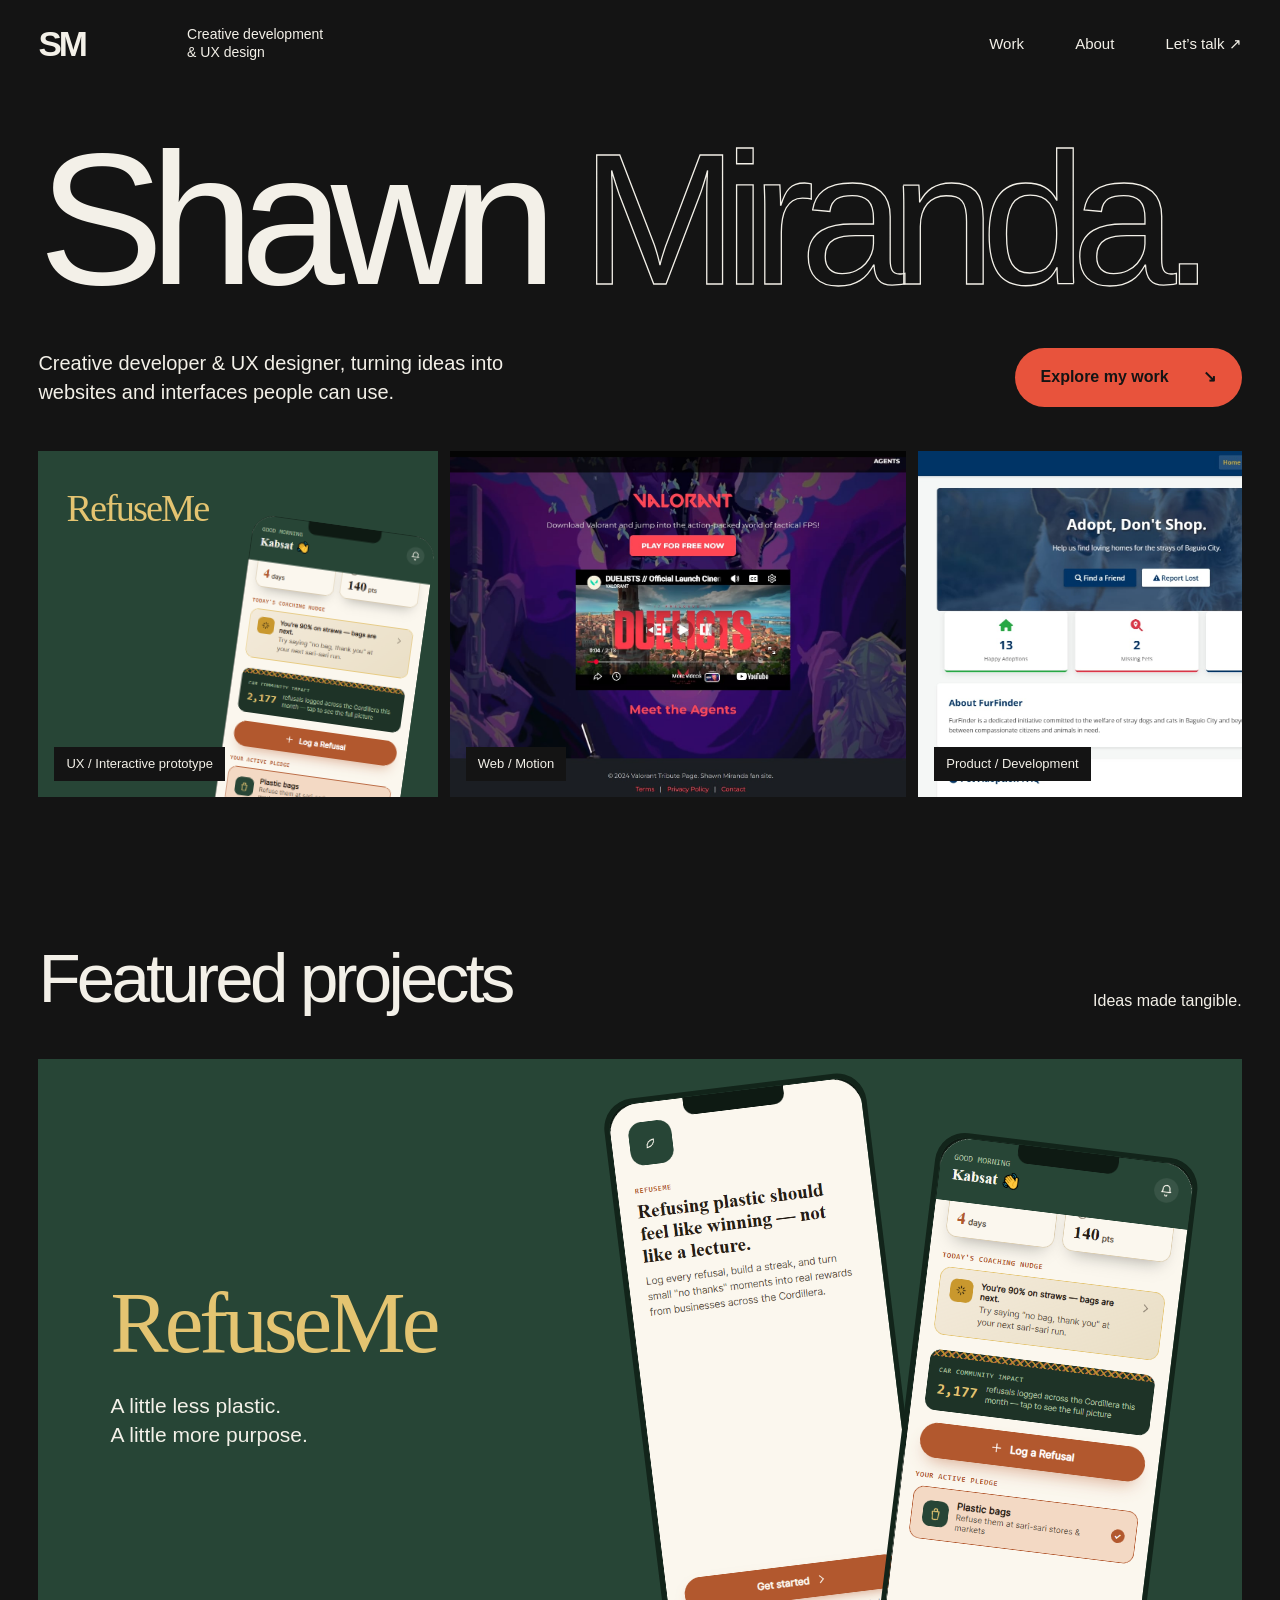
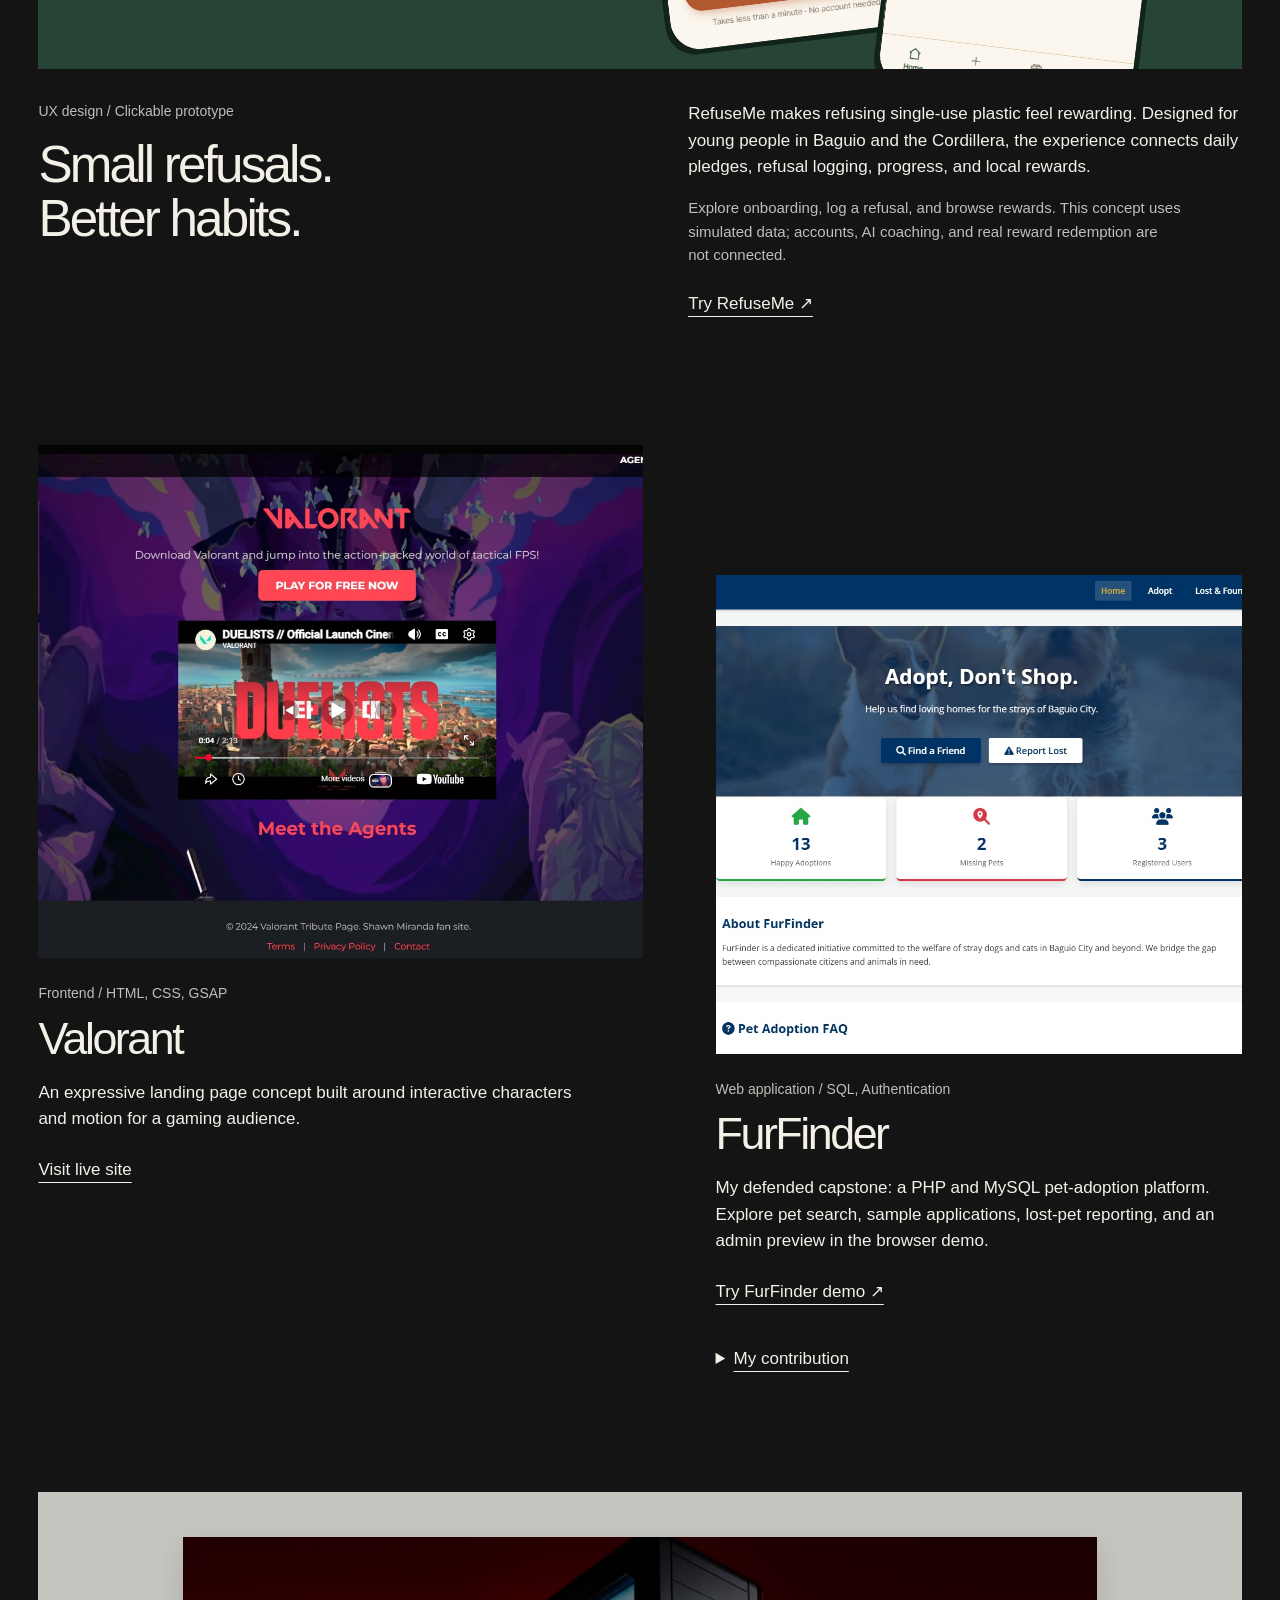
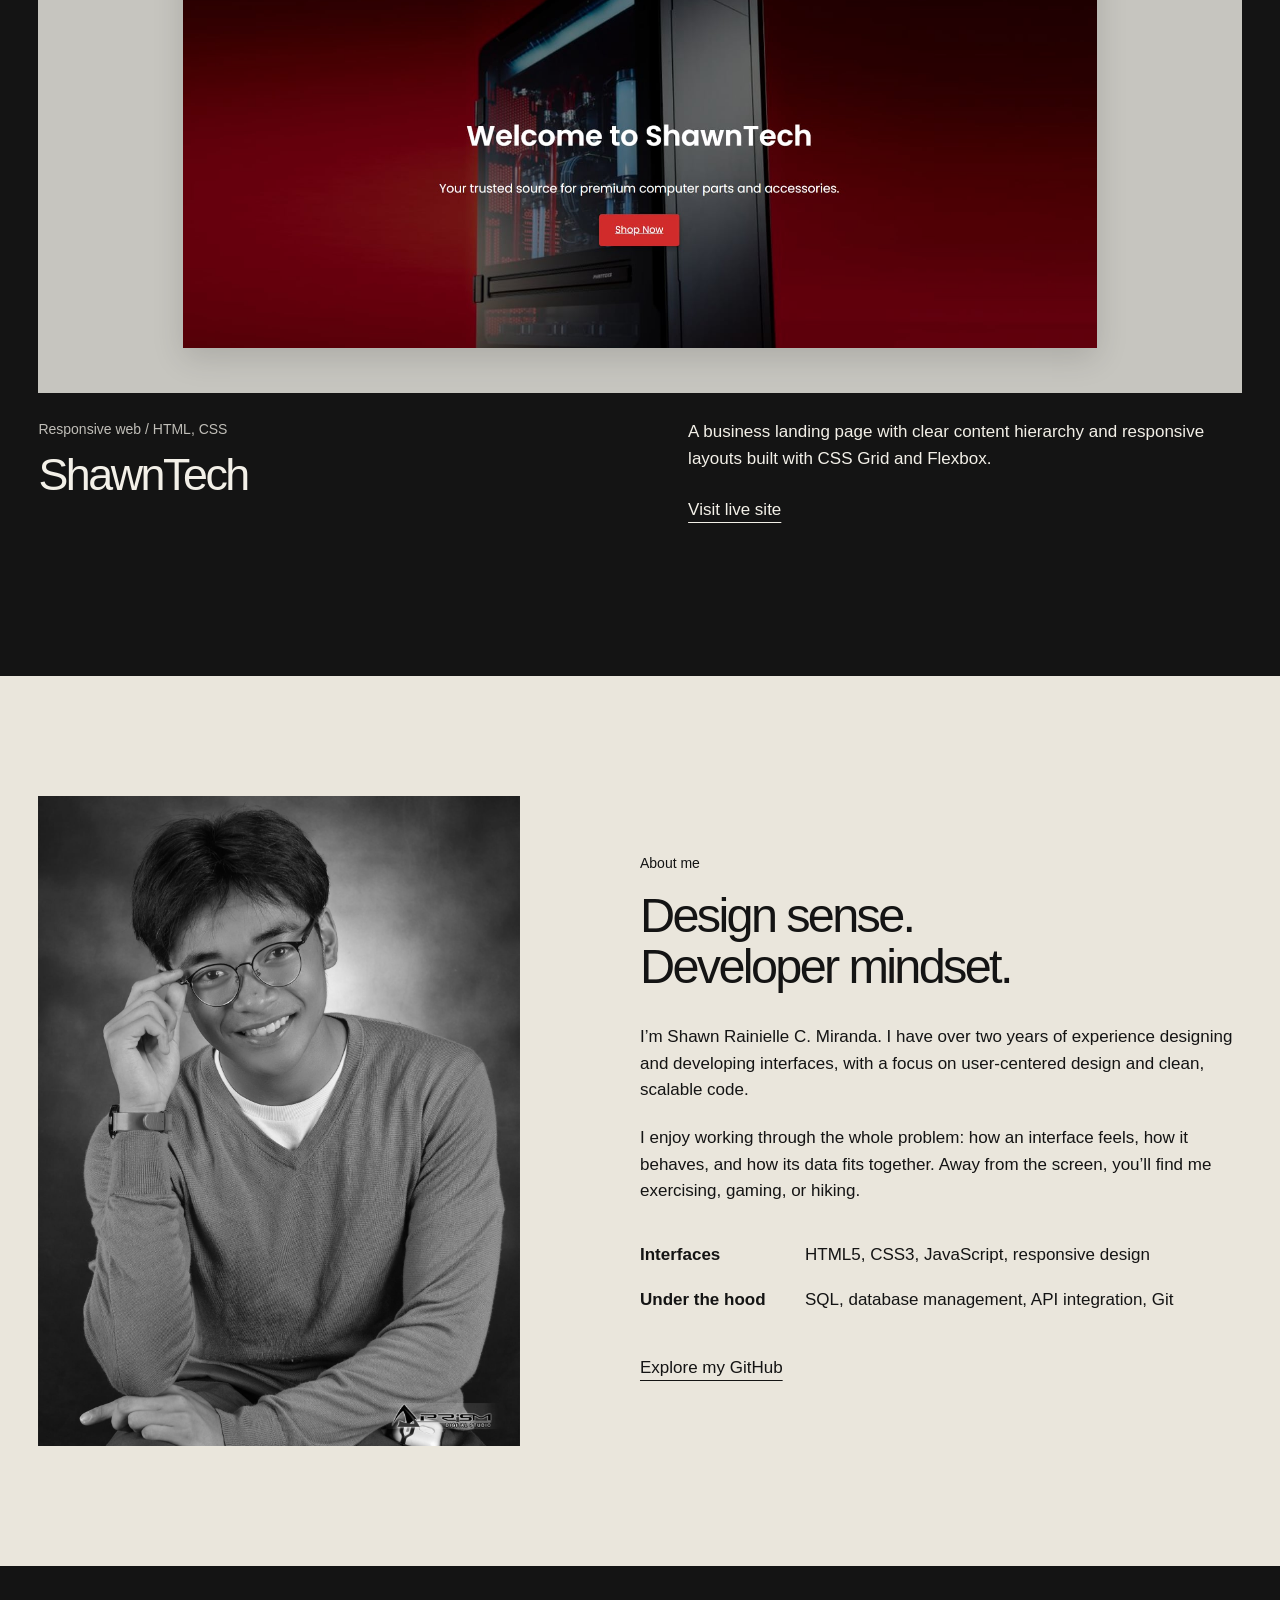
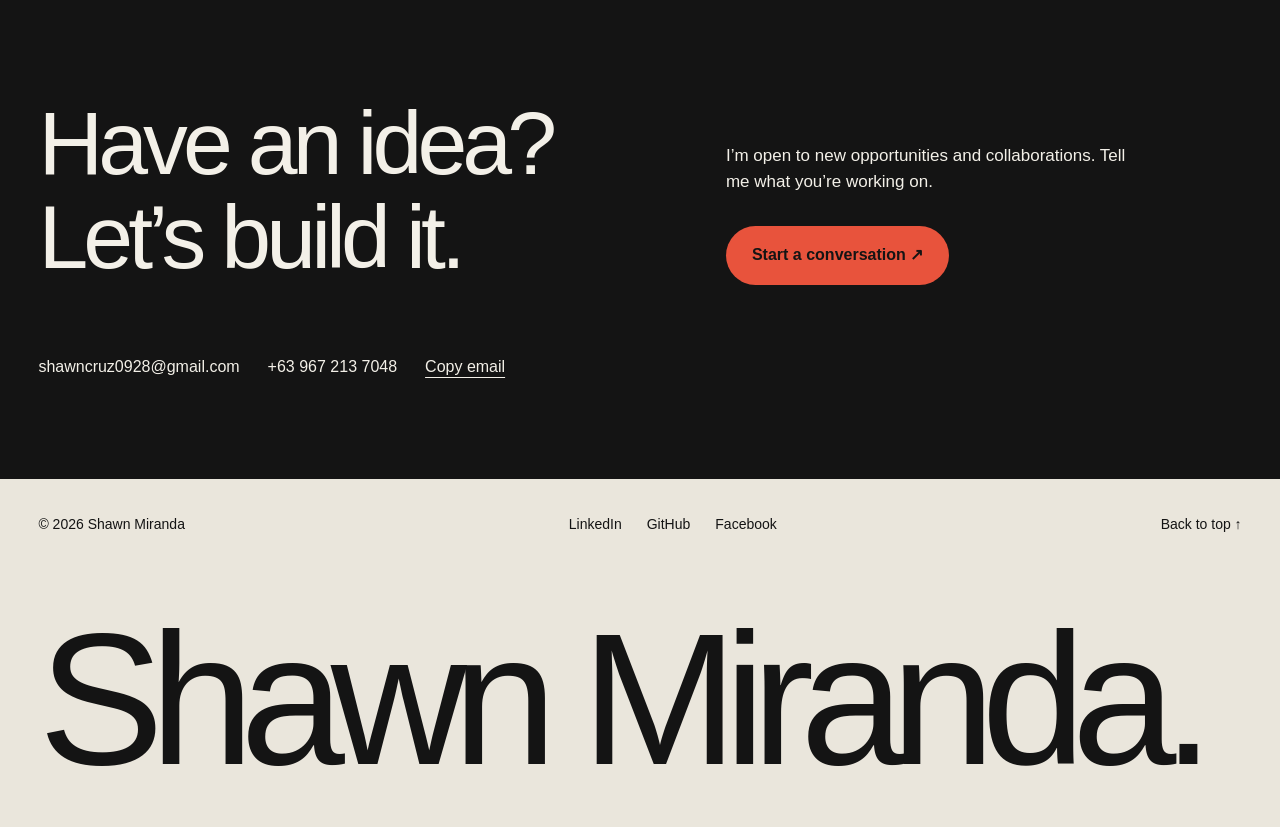
==== commit 16ae792b: "Add interactive FurFinder capstone demo and portfolio link" ====
--- a/index.html
+++ b/index.html
@@ -41,7 +41,7 @@
 </article>
 <div class="project-wall">
 <article id="valorant" class="project project-wide"><a class="project-image valorant-image" href="https://valorant-lp.vercel.app" target="_blank" rel="noopener noreferrer"><img src="images/ValorantLP.jpg" alt="Mock Valorant landing page with interactive character displays" width="1440" height="900" loading="lazy"></a><p class="project-kind">Frontend / HTML, CSS, GSAP</p><h3>Valorant</h3><p>An expressive landing page concept built around interactive characters and motion for a gaming audience.</p><a class="text-link" href="https://valorant-lp.vercel.app" target="_blank" rel="noopener noreferrer">Visit live site <span class="sr-only">(opens in a new tab)</span></a></article>
-<article id="furfinder" class="project project-offset"><div class="project-image fur-image"><img src="images/Furfinder.jpg" alt="FurFinder pet adoption platform interface" width="1440" height="900" loading="lazy"></div><p class="project-kind">Web application / SQL, Authentication</p><h3>FurFinder</h3><p>Helping pets find their people through search filters, profiles, and adoption applications.</p><details><summary>My contribution</summary><p>Developed the relational SQL database schema to manage pet data, user interactions, and adoption applications. The project also includes authentication and form validation.</p></details></article>
+<article id="furfinder" class="project project-offset"><a class="project-image fur-image" href="projects/furfinder/index.html" aria-label="Open FurFinder capstone demo"><img src="images/Furfinder.jpg" alt="FurFinder pet adoption platform interface" width="1440" height="900" loading="lazy"></a><p class="project-kind">Web application / SQL, Authentication</p><h3>FurFinder</h3><p>My defended capstone: a PHP and MySQL pet-adoption platform. Explore pet search, sample applications, lost-pet reporting, and an admin preview in the browser demo.</p><a class="text-link" href="projects/furfinder/index.html">Try FurFinder demo ↗</a><details><summary>My contribution</summary><p>Developed the relational SQL database schema to manage pet data, user interactions, and adoption applications. The project also includes authentication and form validation.</p></details></article>
 <article class="project project-business"><a class="project-image business-image" href="https://responsivebusinesslandingpage.vercel.app" target="_blank" rel="noopener noreferrer"><img src="images/ShawnTech.jpg" alt="ShawnTech responsive business landing page" width="1440" height="900" loading="lazy"></a><div class="business-copy"><div><p class="project-kind">Responsive web / HTML, CSS</p><h3>ShawnTech</h3></div><div><p>A business landing page with clear content hierarchy and responsive layouts built with CSS Grid and Flexbox.</p><a class="text-link" href="https://responsivebusinesslandingpage.vercel.app" target="_blank" rel="noopener noreferrer">Visit live site <span class="sr-only">(opens in a new tab)</span></a></div></div></article>
 </div>
 </section>
